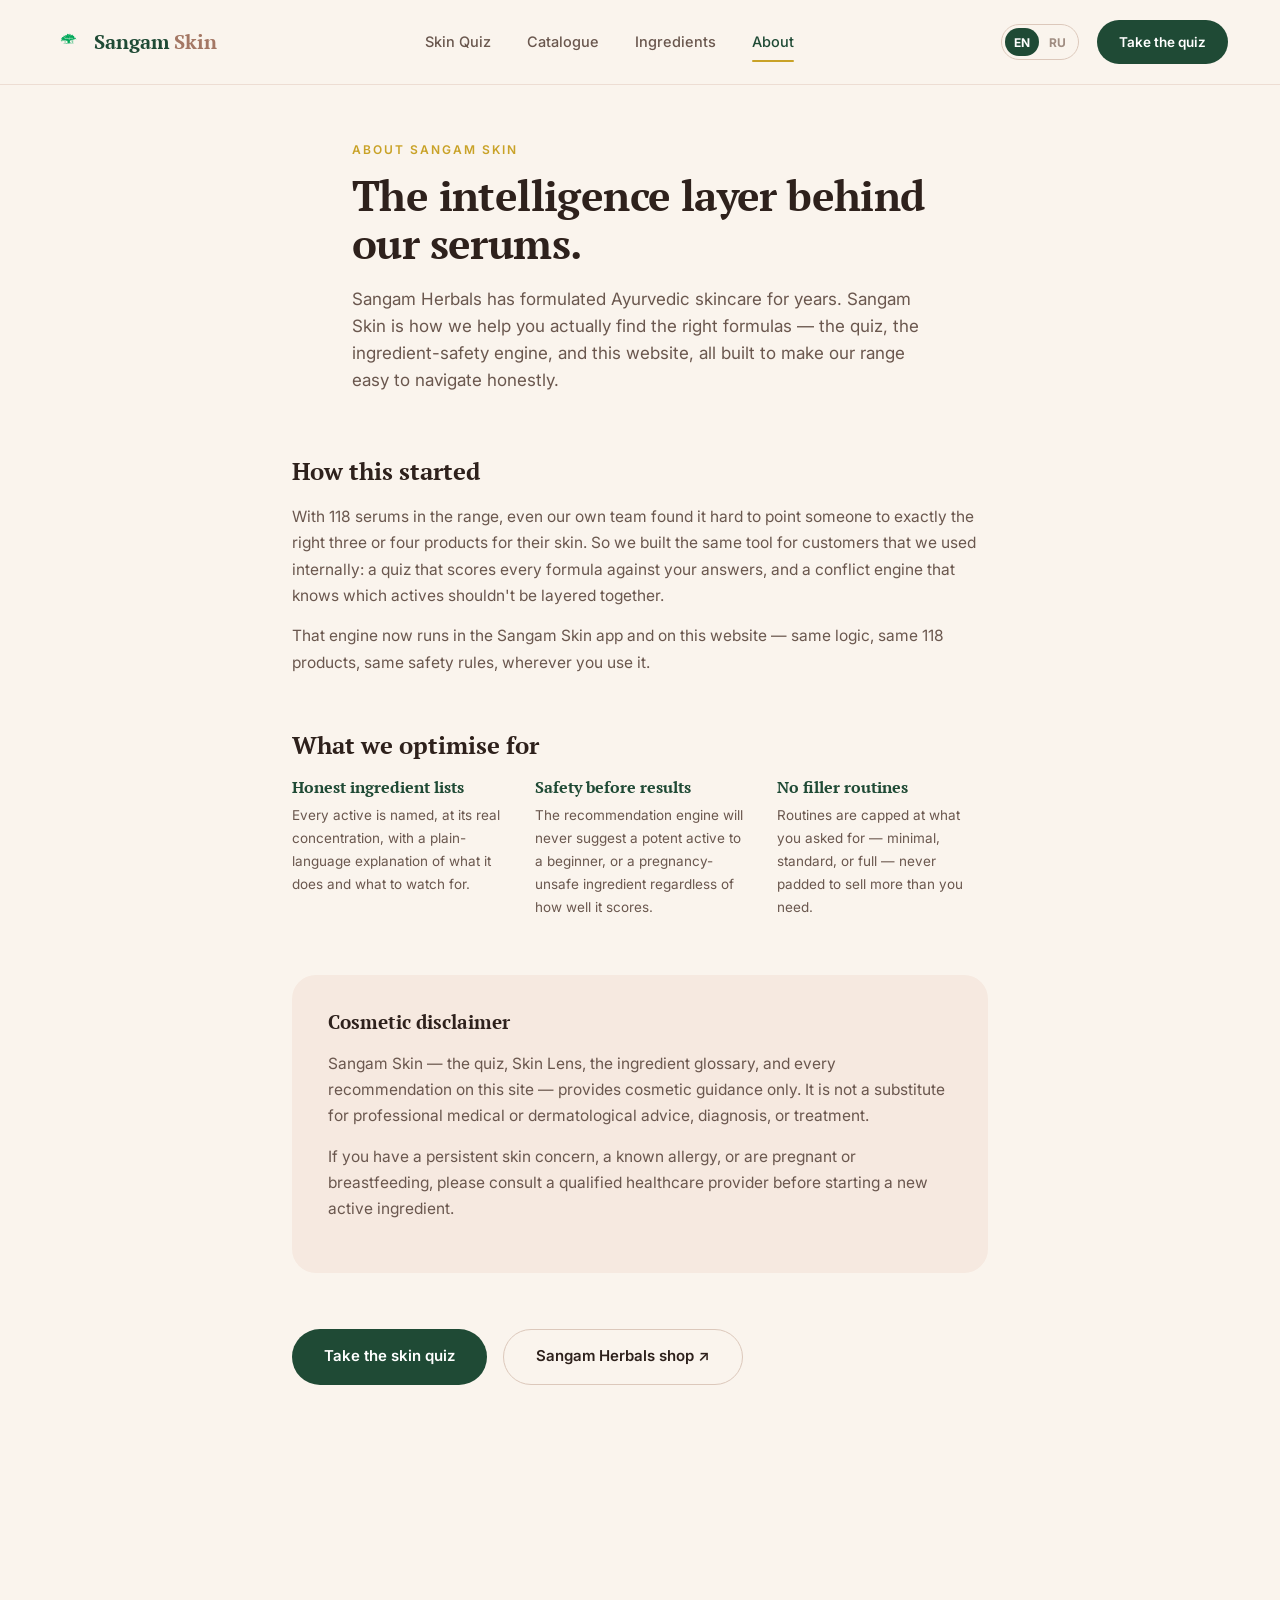
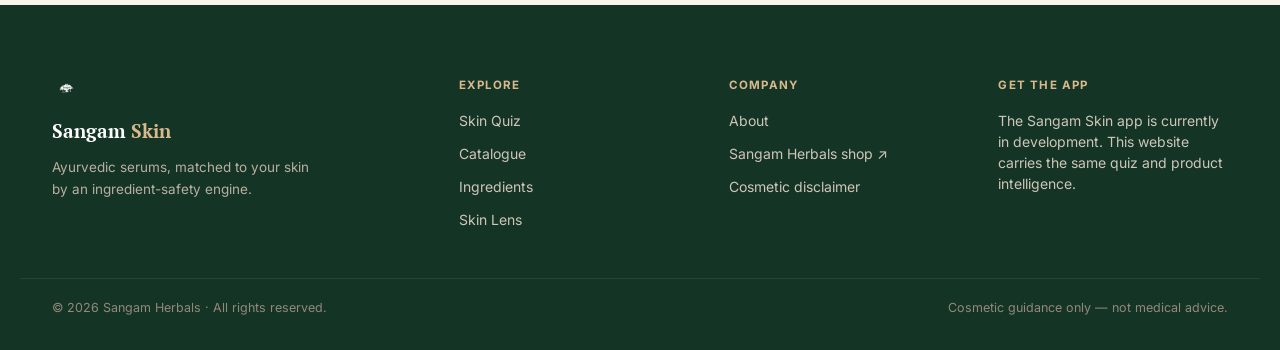
==== about.html @ 828d835b "Sangam Skin website — full in-browser experience, EN + RU A complete companion website for the Sanga" ====
<!DOCTYPE html>
<html lang="en">
<head>
<meta charset="UTF-8" />
<meta name="viewport" content="width=device-width, initial-scale=1.0" />
<title>About — Sangam Skin</title>
<meta name="description" content="About Sangam Skin — the intelligence layer behind Sangam Herbals' 118 Ayurvedic serums." />
<link rel="icon" href="/assets/images/favicon.png" />
<link rel="preconnect" href="https://fonts.googleapis.com">
<link rel="preconnect" href="https://fonts.gstatic.com" crossorigin>
<link href="https://fonts.googleapis.com/css2?family=PT+Serif:ital,wght@0,400;0,700;1,400&family=Inter:wght@400;500;600;700&display=swap" rel="stylesheet">
<link rel="stylesheet" href="/assets/css/tokens.css" />
<link rel="stylesheet" href="/assets/css/site.css" />
<link rel="stylesheet" href="/assets/css/about.css" />
</head>
<body>

<div id="site-header" data-active="about"></div>

<main class="about">
  <div class="container about__hero reveal in">
    <p class="eyebrow" data-i18n="about_eyebrow"></p>
    <h1 data-i18n="about_title"></h1>
    <p class="about__lede" data-i18n="about_lede"></p>
  </div>

  <div class="container about__body">
    <section class="about__block reveal">
      <h2 data-i18n="about_story_title"></h2>
      <p data-i18n="about_story_p1"></p>
      <p data-i18n="about_story_p2"></p>
    </section>

    <section class="about__block reveal">
      <h2 data-i18n="about_approach_title"></h2>
      <div class="about__grid">
        <div>
          <h3 data-i18n="about_approach_1_title"></h3>
          <p data-i18n="about_approach_1_body"></p>
        </div>
        <div>
          <h3 data-i18n="about_approach_2_title"></h3>
          <p data-i18n="about_approach_2_body"></p>
        </div>
        <div>
          <h3 data-i18n="about_approach_3_title"></h3>
          <p data-i18n="about_approach_3_body"></p>
        </div>
      </div>
    </section>

    <section class="about__block about__disclaimer reveal" id="disclaimer">
      <h2 data-i18n="about_disclaimer_title"></h2>
      <p data-i18n="about_disclaimer_p1"></p>
      <p data-i18n="about_disclaimer_p2"></p>
    </section>

    <section class="about__cta reveal">
      <a class="btn btn--primary" href="/quiz.html" data-i18n="hero_cta_quiz"></a>
      <a class="btn btn--outline" href="https://sangamherbals.com" target="_blank" rel="noopener" data-i18n="footer_main_site"></a>
    </section>
  </div>
</main>

<div id="site-footer"></div>

<script src="/assets/js/i18n.js"></script>
<script src="/assets/js/chrome.js"></script>
<script src="/assets/js/reveal.js"></script>
</body>
</html>
---- assets/css/tokens.css ----
/* Sangam Skin — design tokens. Ported from the app's bloom palette
 * (src/theme/palettes.ts) so the website and the app read as one brand. */
:root {
  /* brand */
  --green: #1F4A35;
  --green-dark: #143526;
  --green-soft: #2D6A4B;
  --sage: #E7EDDF;
  --gold: #C9A227;
  --gold-soft: #EBDFC2;

  /* accent — Mocha Mousse warm mocha-rose */
  --accent: #A47764;
  --accent-dark: #7E564A;
  --accent-soft: #E7C6BA;
  --accent-bg: #F6E9E0;
  --rose: #C99089;

  /* neutrals */
  --bg: #FAF4ED;
  --surface: #FFFFFF;
  --cream: #F6E9E0;
  --ink: #2E211C;
  --ink-soft: #6A574E;
  --ink-faint: #A08D82;
  --line: #EDDDD3;
  --line-mid: #DCC8BB;

  /* semantic */
  --ok: #7D9270;
  --warn: #B7791F;
  --danger: #B4574E;
  --ok-bg: #EDF2E8;

  /* AM/PM */
  --am: #C99B4A;
  --am-bg: #FBF3E4;
  --pm: #A98F9D;
  --pm-bg: #F3E8E6;

  /* type */
  --font-serif: 'PT Serif', Georgia, serif;
  --font-sans: 'Inter', -apple-system, BlinkMacSystemFont, sans-serif;

  /* layout */
  --max-width: 1240px;
  --radius-sm: 10px;
  --radius-md: 16px;
  --radius-lg: 24px;
  --radius-full: 999px;
  --shadow-card: 0 8px 32px rgba(31, 74, 53, 0.06);
  --shadow-raised: 0 16px 48px rgba(31, 74, 53, 0.10);

  color-scheme: light;
}

* { box-sizing: border-box; }
html { scroll-behavior: smooth; }
body {
  margin: 0;
  background: var(--bg);
  color: var(--ink);
  font-family: var(--font-sans);
  font-size: 16px;
  line-height: 1.5;
  -webkit-font-smoothing: antialiased;
}
h1, h2, h3, h4 { font-family: var(--font-serif); font-weight: 700; margin: 0; line-height: 1.15; }
p { margin: 0; }
a { color: inherit; text-decoration: none; }
img { max-width: 100%; display: block; }
button { font-family: inherit; cursor: pointer; }
ul { margin: 0; padding: 0; list-style: none; }

.container {
  max-width: var(--max-width);
  margin: 0 auto;
  padding: 0 32px;
}

.eyebrow {
  font-family: var(--font-sans);
  font-weight: 600;
  font-size: 12px;
  letter-spacing: 2px;
  text-transform: uppercase;
  color: var(--gold);
}

.btn {
  display: inline-flex;
  align-items: center;
  justify-content: center;
  gap: 8px;
  height: 56px;
  padding: 0 32px;
  border-radius: var(--radius-full);
  font-family: var(--font-sans);
  font-weight: 600;
  font-size: 15px;
  border: none;
  transition: transform 0.15s ease, box-shadow 0.15s ease, background 0.15s ease;
}
.btn:hover { transform: translateY(-1px); }
.btn:active { transform: translateY(0); }
.btn--primary { background: var(--green); color: #fff; }
.btn--primary:hover { background: var(--green-dark); box-shadow: var(--shadow-raised); }
.btn--outline { background: transparent; color: var(--ink); border: 1.5px solid var(--line-mid); }
.btn--outline:hover { border-color: var(--green); }
.btn--accent { background: var(--accent); color: #fff; }
.btn--accent:hover { background: var(--accent-dark); box-shadow: var(--shadow-raised); }
.btn--sm { height: 44px; padding: 0 22px; font-size: 13.5px; }

.chip {
  display: inline-flex;
  align-items: center;
  height: 38px;
  padding: 0 18px;
  border-radius: var(--radius-full);
  border: 1px solid var(--line);
  background: var(--surface);
  font-size: 13.5px;
  font-weight: 500;
  color: var(--ink);
  transition: background 0.15s ease, border-color 0.15s ease, color 0.15s ease;
  white-space: nowrap;
}
.chip:hover { border-color: var(--line-mid); }
.chip.is-active { background: var(--green); border-color: var(--green); color: #fff; }

.card {
  background: var(--surface);
  border: 1px solid var(--line);
  border-radius: var(--radius-lg);
  box-shadow: var(--shadow-card);
}

.badge {
  display: inline-flex;
  align-items: center;
  height: 24px;
  padding: 0 10px;
  border-radius: var(--radius-full);
  font-size: 10.5px;
  font-weight: 700;
  letter-spacing: 0.6px;
  text-transform: uppercase;
}
.badge--am { background: var(--am-bg); color: var(--am); }
.badge--pm { background: var(--pm-bg); color: var(--pm); }
.badge--ok { background: var(--ok-bg); color: var(--ok); }

.visually-hidden {
  position: absolute; width: 1px; height: 1px; padding: 0; margin: -1px;
  overflow: hidden; clip: rect(0,0,0,0); white-space: nowrap; border: 0;
}

/* gradient monogram tile (packaging-free product visual — matches the app) */
.tile {
  border-radius: var(--radius-md);
  display: flex;
  align-items: center;
  justify-content: center;
  position: relative;
  overflow: hidden;
  font-family: var(--font-serif);
  font-weight: 700;
  color: #fff;
  flex-shrink: 0;
}
.tile--skin { background: linear-gradient(135deg, #DFE9DF, #F7F4EC); color: var(--green); }
.tile--hair { background: linear-gradient(135deg, #1F4A35, #557E63); color: #F3EFE7; }
.tile--lips { background: linear-gradient(135deg, #E9CFC2, #F8EDE6); color: #8C4A38; }
.tile--lash { background: linear-gradient(135deg, #243B30, #3D5647); color: #E9DDBE; }

@media (max-width: 860px) {
  .container { padding: 0 20px; }
}
---- assets/css/site.css ----
/* Sangam Skin — site chrome (header/footer) + shared page patterns. */

/* ---------- header ---------- */
.header {
  position: sticky; top: 0; z-index: 50;
  background: rgba(250, 244, 237, 0.88);
  backdrop-filter: blur(10px) saturate(1.2);
  border-bottom: 1px solid var(--line);
}
.header__inner {
  display: flex; align-items: center; justify-content: space-between;
  height: 84px; gap: 32px;
}
.header__brand {
  display: flex; align-items: center; gap: 10px;
  font-family: var(--font-serif); font-weight: 700; font-size: 20px; color: var(--green);
  flex-shrink: 0;
}
.header__brand em { font-style: normal; color: var(--accent); }
.header__nav { display: flex; align-items: center; gap: 36px; flex: 1; justify-content: center; }
.nav__link {
  font-size: 14.5px; font-weight: 500; color: var(--ink-soft);
  position: relative; padding: 6px 0; transition: color 0.15s ease;
}
.nav__link:hover, .nav__link.is-active { color: var(--green); }
.nav__link.is-active::after {
  content: ''; position: absolute; left: 0; right: 0; bottom: -3px; height: 2px;
  background: var(--gold); border-radius: 2px;
}
.header__actions { display: flex; align-items: center; gap: 18px; flex-shrink: 0; }
.lang-switch { display: flex; border: 1px solid var(--line-mid); border-radius: var(--radius-full); padding: 3px; gap: 2px; }
.lang-switch button {
  border: none; background: transparent; border-radius: var(--radius-full);
  width: 34px; height: 28px; font-size: 12px; font-weight: 700; color: var(--ink-faint);
  letter-spacing: 0.4px;
}
.lang-switch button.is-active { background: var(--green); color: #fff; }
.header__burger { display: none; flex-direction: column; gap: 4px; background: none; border: none; padding: 8px; }
.header__burger span { width: 20px; height: 2px; background: var(--ink); border-radius: 2px; }
.header__mobile-nav { display: none; flex-direction: column; padding: 8px 20px 20px; gap: 4px; }
.header__mobile-nav .nav__link { padding: 12px 0; border-bottom: 1px solid var(--line); font-size: 16px; }
.header__mobile-nav.is-open { display: flex; }

@media (max-width: 980px) {
  .header__nav { display: none; }
  .header__burger { display: flex; }
  .header__actions .btn { display: none; }
}

/* ---------- footer ---------- */
.footer { background: var(--green-dark); color: #EDE7DC; margin-top: 120px; }
.footer__inner {
  display: grid; grid-template-columns: 1.6fr 1fr 1fr 1fr;
  gap: 40px; padding: 72px 32px 48px;
}
.footer__brand { display: flex; flex-direction: column; gap: 12px; }
.footer__brand img { filter: brightness(0) invert(1); opacity: 0.92; }
.footer__brand span { font-family: var(--font-serif); font-weight: 700; font-size: 19px; color: #fff; }
.footer__brand em { font-style: normal; color: #D9B98C; }
.footer__brand p { font-size: 13.5px; color: #B9AFA0; max-width: 260px; line-height: 1.6; }
.footer__col { display: flex; flex-direction: column; gap: 12px; }
.footer__head { font-size: 11.5px; font-weight: 700; letter-spacing: 1.2px; text-transform: uppercase; color: #D9B98C; margin-bottom: 4px; }
.footer__col a, .footer__app-note { font-size: 14px; color: #CFC6B8; }
.footer__col a:hover { color: #fff; }
.footer__legal {
  display: flex; justify-content: space-between; flex-wrap: wrap; gap: 8px;
  padding: 20px 32px 32px; border-top: 1px solid rgba(255,255,255,0.08);
  font-size: 12.5px; color: #93887A;
}
@media (max-width: 860px) {
  .footer__inner { grid-template-columns: 1fr 1fr; }
  .footer__legal { flex-direction: column; }
}

/* ---------- shared page patterns ---------- */
.section { padding: 96px 0; }
.section--tight { padding: 64px 0; }
.section-head { max-width: 640px; margin-bottom: 48px; }
.section-head h2 { font-size: 36px; margin-top: 12px; letter-spacing: -0.5px; }
.section-head p { font-size: 16px; color: var(--ink-soft); margin-top: 14px; line-height: 1.6; }
.section-head--center { margin-left: auto; margin-right: auto; text-align: center; }

.reveal { opacity: 0; transform: translateY(18px); transition: opacity 0.6s ease, transform 0.6s ease; }
.reveal.in { opacity: 1; transform: translateY(0); }

@media (max-width: 640px) {
  .section { padding: 64px 0; }
  .section-head h2 { font-size: 28px; }
}
---- assets/css/about.css ----
/* Sangam Skin — about page. */
.about { padding: 56px 0 100px; }
.about__hero { max-width: 640px; margin-bottom: 64px; }
.about__hero h1 { font-size: 42px; margin-top: 12px; letter-spacing: -0.6px; }
.about__lede { font-size: 17px; color: var(--ink-soft); margin-top: 18px; line-height: 1.6; }

.about__body { max-width: 760px; }
.about__block { margin-bottom: 56px; }
.about__block h2 { font-size: 24px; margin-bottom: 18px; }
.about__block p { font-size: 15.5px; color: var(--ink-soft); line-height: 1.7; margin-bottom: 14px; }

.about__grid { display: grid; grid-template-columns: repeat(3, 1fr); gap: 32px; margin-top: 8px; }
.about__grid h3 { font-size: 16px; color: var(--green); margin-bottom: 8px; }
.about__grid p { font-size: 13.5px; margin-bottom: 0; }

.about__disclaimer {
  background: var(--cream); border-radius: var(--radius-lg); padding: 36px;
  scroll-margin-top: 100px;
}
.about__disclaimer h2 { font-size: 19px; }

.about__cta { display: flex; gap: 16px; flex-wrap: wrap; }

@media (max-width: 760px) {
  .about__hero h1 { font-size: 30px; }
  .about__grid { grid-template-columns: 1fr; gap: 24px; }
}
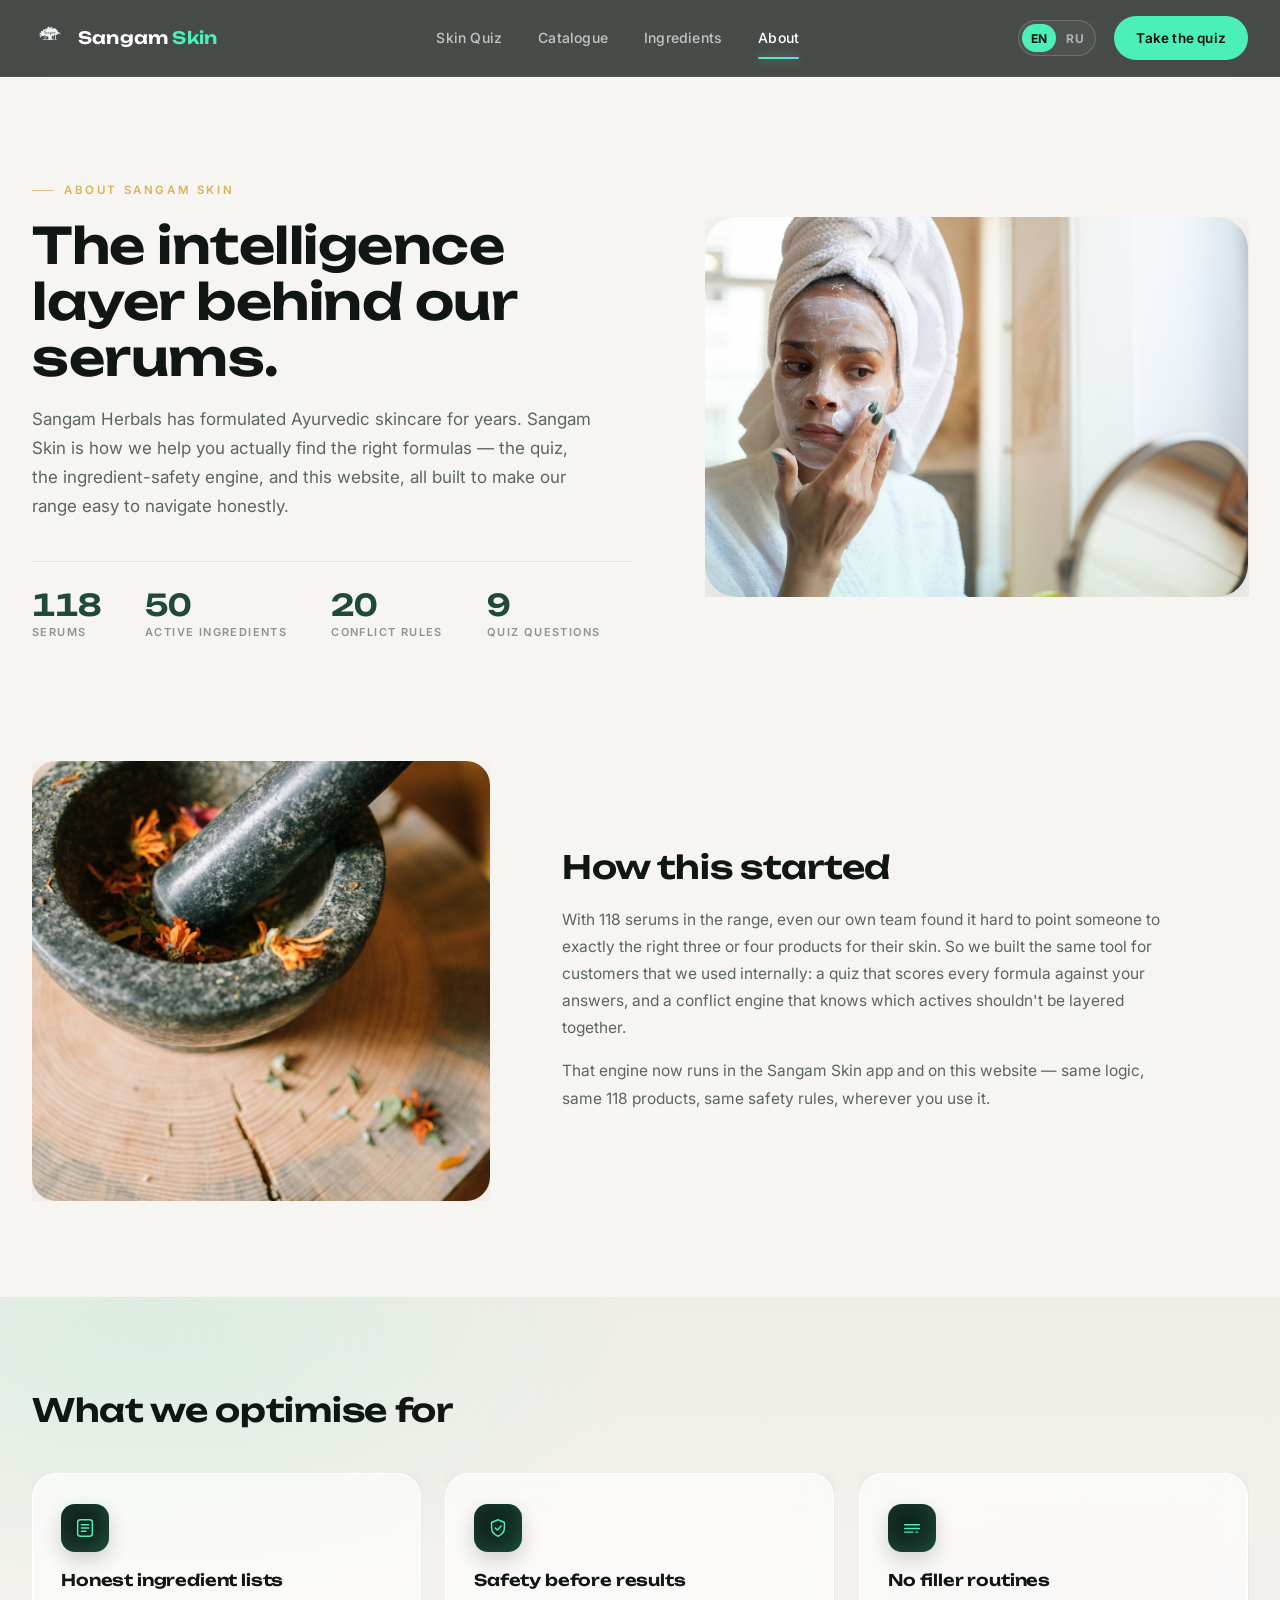
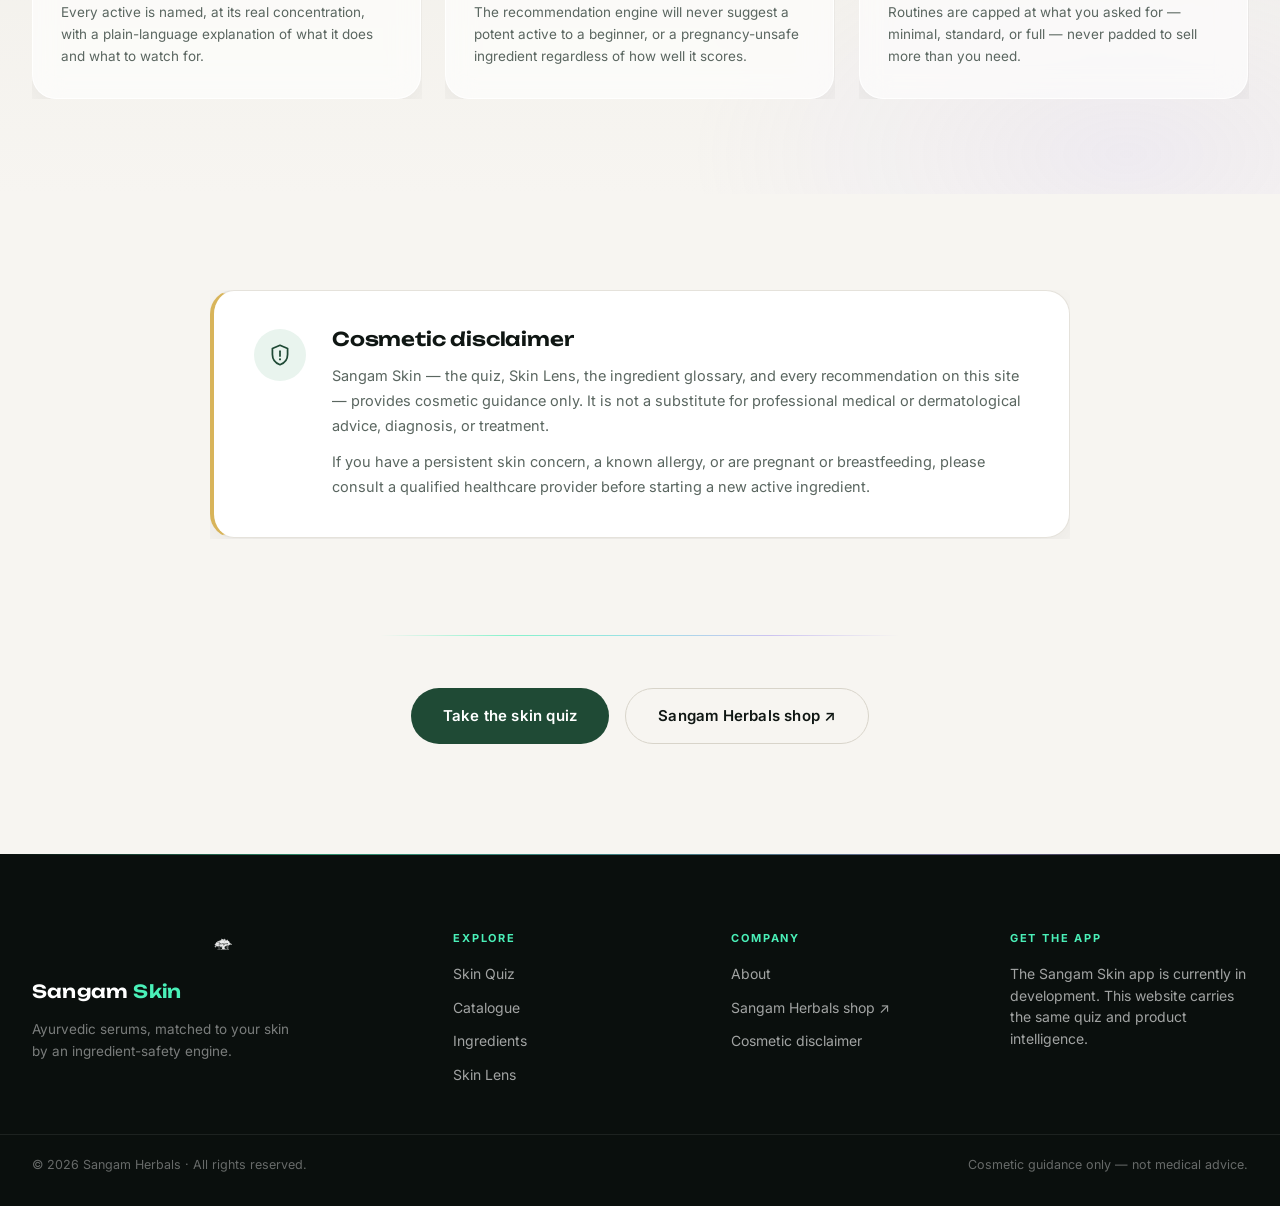
==== commit 4887400e: "Bio-Luxe Futurist redesign — complete visual makeover Full redesign from quiet-editorial to a futuri" ====
--- a/about.html
+++ b/about.html
@@ -8,7 +8,7 @@
 <link rel="icon" href="/assets/images/favicon.png" />
 <link rel="preconnect" href="https://fonts.googleapis.com">
 <link rel="preconnect" href="https://fonts.gstatic.com" crossorigin>
-<link href="https://fonts.googleapis.com/css2?family=PT+Serif:ital,wght@0,400;0,700;1,400&family=Inter:wght@400;500;600;700&display=swap" rel="stylesheet">
+<link href="https://fonts.googleapis.com/css2?family=Unbounded:wght@500;600;700&family=Inter:wght@400;500;600;700&family=PT+Serif:ital@1&display=swap" rel="stylesheet">
 <link rel="stylesheet" href="/assets/css/tokens.css" />
 <link rel="stylesheet" href="/assets/css/site.css" />
 <link rel="stylesheet" href="/assets/css/about.css" />
@@ -17,55 +17,139 @@
 
 <div id="site-header" data-active="about"></div>
 
-<main class="about">
-  <div class="container about__hero reveal in">
-    <p class="eyebrow" data-i18n="about_eyebrow"></p>
-    <h1 data-i18n="about_title"></h1>
-    <p class="about__lede" data-i18n="about_lede"></p>
-  </div>
+<main class="aboutx">
 
-  <div class="container about__body">
-    <section class="about__block reveal">
-      <h2 data-i18n="about_story_title"></h2>
-      <p data-i18n="about_story_p1"></p>
-      <p data-i18n="about_story_p2"></p>
-    </section>
+  <!-- ============ hero — editorial-clinical, light ============ -->
+  <section class="aboutx-hero section--light">
+    <div class="container aboutx-hero__grid">
+      <div class="aboutx-hero__copy">
+        <p class="eyebrow" data-fx="up" data-i18n="about_eyebrow"></p>
+        <h1 data-fx="up" data-fx-delay="80" data-i18n="about_title"></h1>
+        <p class="aboutx-lede" data-fx="up" data-fx-delay="160" data-i18n="about_lede"></p>
+        <div class="aboutx-stats" data-fx="up" data-fx-delay="240">
+          <div class="aboutx-stat">
+            <span class="aboutx-stat__num" data-countup="118">0</span>
+            <span class="aboutx-stat__label" data-i18n="hero_stat_products"></span>
+          </div>
+          <div class="aboutx-stat">
+            <span class="aboutx-stat__num" data-countup="50">0</span>
+            <span class="aboutx-stat__label" data-i18n="hero_stat_actives"></span>
+          </div>
+          <div class="aboutx-stat">
+            <span class="aboutx-stat__num" data-countup="20">0</span>
+            <span class="aboutx-stat__label" data-i18n="about_stat_rules"></span>
+          </div>
+          <div class="aboutx-stat">
+            <span class="aboutx-stat__num" data-countup="9">0</span>
+            <span class="aboutx-stat__label" data-i18n="about_stat_questions"></span>
+          </div>
+        </div>
+      </div>
+      <figure class="aboutx-hero__media" data-fx="scale" data-fx-delay="140">
+        <img src="/assets/images/photos/application.jpg" data-i18n-attr="alt:about_img_alt_hero" alt="" />
+        <span class="aboutx-hero__media-glow" aria-hidden="true"></span>
+      </figure>
+    </div>
+  </section>
 
-    <section class="about__block reveal">
-      <h2 data-i18n="about_approach_title"></h2>
-      <div class="about__grid">
-        <div>
+  <!-- ============ story ============ -->
+  <section class="aboutx-story section--light">
+    <div class="container aboutx-story__grid">
+      <figure class="aboutx-story__media" data-fx="left">
+        <img src="/assets/images/photos/herbs-ayurveda.jpg" loading="lazy" data-i18n-attr="alt:about_img_alt_story" alt="" />
+      </figure>
+      <div class="aboutx-story__copy" data-fx="right" data-fx-delay="100">
+        <h2 data-i18n="about_story_title"></h2>
+        <p data-i18n="about_story_p1"></p>
+        <p data-i18n="about_story_p2"></p>
+      </div>
+    </div>
+  </section>
+
+  <!-- ============ what we optimise for — glass cards, mint icons ============ -->
+  <section class="aboutx-approach">
+    <div class="container">
+      <h2 class="aboutx-approach__title" data-fx="up" data-i18n="about_approach_title"></h2>
+      <div class="aboutx-cards">
+
+        <article class="aboutx-card" data-fx="up" data-fx-delay="0">
+          <span class="aboutx-card__icon" aria-hidden="true">
+            <!-- honest ingredient lists: labelled list -->
+            <svg width="22" height="22" viewBox="0 0 24 24" fill="none">
+              <rect x="4" y="3" width="16" height="18" rx="3" stroke="#4AF0B8" stroke-width="1.6"/>
+              <path d="M8 8.5h8M8 12h8M8 15.5h5" stroke="#4AF0B8" stroke-width="1.6" stroke-linecap="round"/>
+            </svg>
+          </span>
           <h3 data-i18n="about_approach_1_title"></h3>
           <p data-i18n="about_approach_1_body"></p>
-        </div>
-        <div>
+        </article>
+
+        <article class="aboutx-card" data-fx="up" data-fx-delay="110">
+          <span class="aboutx-card__icon" aria-hidden="true">
+            <!-- safety before results: shield + check -->
+            <svg width="22" height="22" viewBox="0 0 24 24" fill="none">
+              <path d="M12 3l7 3v5.5c0 4.4-3 8-7 9.5-4-1.5-7-5.1-7-9.5V6l7-3z" stroke="#4AF0B8" stroke-width="1.6" stroke-linejoin="round"/>
+              <path d="M9 12l2.2 2.2L15.5 9.9" stroke="#4AF0B8" stroke-width="1.6" stroke-linecap="round" stroke-linejoin="round"/>
+            </svg>
+          </span>
           <h3 data-i18n="about_approach_2_title"></h3>
           <p data-i18n="about_approach_2_body"></p>
-        </div>
-        <div>
+        </article>
+
+        <article class="aboutx-card" data-fx="up" data-fx-delay="220">
+          <span class="aboutx-card__icon" aria-hidden="true">
+            <!-- no filler routines: capped layers -->
+            <svg width="22" height="22" viewBox="0 0 24 24" fill="none">
+              <path d="M4 8.5h16M4 12.5h16" stroke="#4AF0B8" stroke-width="1.6" stroke-linecap="round"/>
+              <path d="M4 16.5h9" stroke="#4AF0B8" stroke-width="1.6" stroke-linecap="round"/>
+              <path d="M16.5 16.5h3.5" stroke="#4AF0B8" stroke-width="1.6" stroke-linecap="round" stroke-dasharray="1.5 3"/>
+            </svg>
+          </span>
           <h3 data-i18n="about_approach_3_title"></h3>
           <p data-i18n="about_approach_3_body"></p>
+        </article>
+
+      </div>
+    </div>
+  </section>
+
+  <!-- ============ cosmetic disclaimer — the trust block ============ -->
+  <section class="aboutx-trust section--light">
+    <div class="container">
+      <section class="aboutx-disclaimer" id="disclaimer" data-fx="up">
+        <span class="aboutx-disclaimer__icon" aria-hidden="true">
+          <svg width="26" height="26" viewBox="0 0 24 24" fill="none">
+            <path d="M12 3l7 3v5.5c0 4.4-3 8-7 9.5-4-1.5-7-5.1-7-9.5V6l7-3z" stroke="#1F4A35" stroke-width="1.6" stroke-linejoin="round"/>
+            <path d="M12 8.5v4.5" stroke="#1F4A35" stroke-width="1.6" stroke-linecap="round"/>
+            <circle cx="12" cy="16" r="1" fill="#1F4A35"/>
+          </svg>
+        </span>
+        <div class="aboutx-disclaimer__body">
+          <h2 data-i18n="about_disclaimer_title"></h2>
+          <p data-i18n="about_disclaimer_p1"></p>
+          <p data-i18n="about_disclaimer_p2"></p>
         </div>
+      </section>
+    </div>
+  </section>
+
+  <!-- ============ CTA ============ -->
+  <section class="aboutx-cta section--light">
+    <div class="container aboutx-cta__inner">
+      <hr class="line-iris" aria-hidden="true" />
+      <div class="aboutx-cta__btns" data-fx="up">
+        <a class="btn btn--primary" href="/quiz.html" data-i18n="hero_cta_quiz"></a>
+        <a class="btn btn--outline" href="https://sangamherbals.com" target="_blank" rel="noopener" data-i18n="footer_main_site"></a>
       </div>
-    </section>
+    </div>
+  </section>
 
-    <section class="about__block about__disclaimer reveal" id="disclaimer">
-      <h2 data-i18n="about_disclaimer_title"></h2>
-      <p data-i18n="about_disclaimer_p1"></p>
-      <p data-i18n="about_disclaimer_p2"></p>
-    </section>
-
-    <section class="about__cta reveal">
-      <a class="btn btn--primary" href="/quiz.html" data-i18n="hero_cta_quiz"></a>
-      <a class="btn btn--outline" href="https://sangamherbals.com" target="_blank" rel="noopener" data-i18n="footer_main_site"></a>
-    </section>
-  </div>
 </main>
 
 <div id="site-footer"></div>
 
 <script src="/assets/js/i18n.js"></script>
 <script src="/assets/js/chrome.js"></script>
-<script src="/assets/js/reveal.js"></script>
+<script src="/assets/js/fx.js"></script>
 </body>
 </html>
--- a/assets/css/tokens.css
+++ b/assets/css/tokens.css
@@ -1,140 +1,317 @@
-/* Sangam Skin — design tokens. Ported from the app's bloom palette
- * (src/theme/palettes.ts) so the website and the app read as one brand. */
+/* ============================================================================
+   Sangam Skin — BIO-LUXE FUTURIST design tokens
+   Dark-lab luxury: obsidian sections + luminous mint bio-glow + clinical
+   porcelain light sections. Pages consume these custom props + utilities;
+   motion keyframes for fx.js (SangamFX) live at the bottom of this file.
+   Fonts (pages own their own <link>):
+     Display  'Unbounded' 500/600/700 (has Cyrillic)
+     Body/UI  'Inter' 400/500/600/700
+     Editorial accent 'PT Serif' italic (founder quote only)
+   ========================================================================== */
+
 :root {
-  /* brand */
-  --green: #1F4A35;
-  --green-dark: #143526;
+  /* ---- core palette ---- */
+  --obsidian: #0A0F0D;        /* near-black green — dark section bg */
+  --deep: #0F1B16;            /* dark elevated surface */
+  --glass: rgba(255, 255, 255, 0.06);
+  --glass-border: rgba(255, 255, 255, 0.12);
+  --mint: #4AF0B8;            /* luminous bio-glow accent */
+  --iris-1: #4AF0B8;
+  --iris-2: #6BD5E1;
+  --iris-3: #B5A8F0;
+  --porcelain: #F7F5F1;       /* light section bg — cool, clinical */
+  --paper: #FFFFFF;           /* light cards */
+  --ink: #0F1613;
+  --ink-soft: #5A6660;
+  --green: #1F4A35;           /* brand deep green — light-section CTAs */
+  --champagne: #D8B45A;       /* refined gold, sparing */
+  --line-l: #E5E2DB;          /* hairlines on light */
+  --line-d: rgba(255, 255, 255, 0.1);  /* hairlines on dark */
+
+  /* ---- legacy aliases (old page CSS still reads these during transition;
+          remapped into the new palette so nothing renders broken) ---- */
+  --green-dark: #0F2A1E;
   --green-soft: #2D6A4B;
-  --sage: #E7EDDF;
-  --gold: #C9A227;
-  --gold-soft: #EBDFC2;
-
-  /* accent — Mocha Mousse warm mocha-rose */
-  --accent: #A47764;
-  --accent-dark: #7E564A;
-  --accent-soft: #E7C6BA;
-  --accent-bg: #F6E9E0;
-  --rose: #C99089;
-
-  /* neutrals */
-  --bg: #FAF4ED;
-  --surface: #FFFFFF;
-  --cream: #F6E9E0;
-  --ink: #2E211C;
-  --ink-soft: #6A574E;
-  --ink-faint: #A08D82;
-  --line: #EDDDD3;
-  --line-mid: #DCC8BB;
-
-  /* semantic */
-  --ok: #7D9270;
+  --sage: #E7F0E9;
+  --gold: var(--champagne);
+  --gold-soft: #EFE4C6;
+  --accent: var(--green);
+  --accent-dark: #143627;
+  --accent-soft: #BFE8D6;
+  --accent-bg: #E9F4EE;
+  --rose: var(--iris-3);
+  --bg: var(--porcelain);
+  --surface: var(--paper);
+  --cream: #F1EEE7;
+  --ink-faint: #8B958F;
+  --line: var(--line-l);
+  --line-mid: #D8D4CA;
+
+  /* ---- semantic ---- */
+  --ok: #1E8A5C;
   --warn: #B7791F;
-  --danger: #B4574E;
-  --ok-bg: #EDF2E8;
-
-  /* AM/PM */
-  --am: #C99B4A;
-  --am-bg: #FBF3E4;
-  --pm: #A98F9D;
-  --pm-bg: #F3E8E6;
-
-  /* type */
-  --font-serif: 'PT Serif', Georgia, serif;
+  --danger: #C05248;
+  --ok-bg: #E4F5EC;
+
+  /* ---- AM/PM (cooled to the clinical palette) ---- */
+  --am: #B9892E;
+  --am-bg: #F7EFDC;
+  --pm: #7C6FB0;
+  --pm-bg: #EEEBF7;
+
+  /* ---- type ---- */
+  --font-display: 'Unbounded', 'Inter', -apple-system, BlinkMacSystemFont, sans-serif;
   --font-sans: 'Inter', -apple-system, BlinkMacSystemFont, sans-serif;
-
-  /* layout */
-  --max-width: 1240px;
+  --font-serif: 'PT Serif', Georgia, serif;   /* founder quote / legacy */
+
+  /* ---- layout ---- */
+  --max-width: 1280px;
   --radius-sm: 10px;
   --radius-md: 16px;
   --radius-lg: 24px;
+  --radius-xl: 32px;
   --radius-full: 999px;
-  --shadow-card: 0 8px 32px rgba(31, 74, 53, 0.06);
-  --shadow-raised: 0 16px 48px rgba(31, 74, 53, 0.10);
+
+  /* ---- shadows ---- */
+  --shadow-card: 0 10px 40px rgba(10, 15, 13, 0.07);
+  --shadow-raised: 0 24px 64px rgba(10, 15, 13, 0.13);
+  --shadow-glow: 0 0 32px rgba(74, 240, 184, 0.35);
+  --shadow-glow-strong: 0 8px 44px rgba(74, 240, 184, 0.5);
+
+  /* ---- motion ---- */
+  --ease-out: cubic-bezier(0.16, 1, 0.3, 1);
 
   color-scheme: light;
 }
 
+/* ============================ base ============================ */
 * { box-sizing: border-box; }
 html { scroll-behavior: smooth; }
 body {
   margin: 0;
-  background: var(--bg);
+  background: var(--porcelain);
   color: var(--ink);
   font-family: var(--font-sans);
   font-size: 16px;
-  line-height: 1.5;
+  line-height: 1.55;
   -webkit-font-smoothing: antialiased;
-}
-h1, h2, h3, h4 { font-family: var(--font-serif); font-weight: 700; margin: 0; line-height: 1.15; }
+  text-rendering: optimizeLegibility;
+}
+h1, h2, h3, h4 {
+  font-family: var(--font-display);
+  font-weight: 600;
+  margin: 0;
+  line-height: 1.12;
+  letter-spacing: -0.01em;
+}
 p { margin: 0; }
 a { color: inherit; text-decoration: none; }
 img { max-width: 100%; display: block; }
 button { font-family: inherit; cursor: pointer; }
 ul { margin: 0; padding: 0; list-style: none; }
 
+::selection { background: var(--mint); color: var(--obsidian); }
+:focus-visible { outline: 2px solid var(--green); outline-offset: 3px; border-radius: 4px; }
+.section--dark :focus-visible,
+.theme-dark :focus-visible,
+.header :focus-visible,
+.footer :focus-visible { outline-color: var(--mint); }
+
 .container {
   max-width: var(--max-width);
   margin: 0 auto;
   padding: 0 32px;
 }
 
+/* ============================ section modes ============================ */
+/* Dark lab sections vs porcelain clinical sections. Pages combine these with
+   .section (padding rhythm lives in site.css). */
+.section--dark {
+  position: relative;
+  background: var(--obsidian);
+  color: rgba(255, 255, 255, 0.92);
+}
+.section--dark h1, .section--dark h2, .section--dark h3, .section--dark h4 { color: #fff; }
+.section--light {
+  position: relative;
+  background: var(--porcelain);
+  color: var(--ink);
+}
+
+/* ============================ utilities ============================ */
+/* Glass card — for use over dark/aurora backgrounds */
+.glass {
+  background: var(--glass);
+  border: 1px solid var(--glass-border);
+  -webkit-backdrop-filter: blur(14px) saturate(1.25);
+  backdrop-filter: blur(14px) saturate(1.25);
+  border-radius: var(--radius-lg);
+}
+
+/* Iridescent text gradient */
+.text-iris {
+  background: linear-gradient(100deg, var(--iris-1) 0%, var(--iris-2) 48%, var(--iris-3) 100%);
+  -webkit-background-clip: text;
+  background-clip: text;
+  -webkit-text-fill-color: transparent;
+  color: transparent;
+}
+
+/* Iridescent hairline (accent rules, dividers) */
+.line-iris {
+  height: 1px;
+  border: none;
+  background: linear-gradient(90deg, transparent, var(--iris-1), var(--iris-2), var(--iris-3), transparent);
+  opacity: 0.65;
+}
+
 .eyebrow {
+  display: inline-flex;
+  align-items: center;
+  gap: 10px;
   font-family: var(--font-sans);
   font-weight: 600;
-  font-size: 12px;
-  letter-spacing: 2px;
+  font-size: 11.5px;
+  letter-spacing: 2.6px;
   text-transform: uppercase;
-  color: var(--gold);
-}
-
+  color: var(--champagne);
+}
+.eyebrow::before {
+  content: '';
+  width: 22px;
+  height: 1px;
+  background: currentColor;
+  flex-shrink: 0;
+  opacity: 0.8;
+}
+.section--dark .eyebrow,
+.theme-dark .eyebrow { color: var(--mint); }
+
+/* ============================ buttons ============================ */
 .btn {
   display: inline-flex;
   align-items: center;
   justify-content: center;
-  gap: 8px;
+  gap: 10px;
   height: 56px;
   padding: 0 32px;
   border-radius: var(--radius-full);
   font-family: var(--font-sans);
   font-weight: 600;
   font-size: 15px;
+  letter-spacing: 0.2px;
   border: none;
-  transition: transform 0.15s ease, box-shadow 0.15s ease, background 0.15s ease;
-}
-.btn:hover { transform: translateY(-1px); }
-.btn:active { transform: translateY(0); }
+  white-space: nowrap;
+  transition:
+    transform 0.45s var(--ease-out),
+    box-shadow 0.45s var(--ease-out),
+    background 0.25s ease,
+    border-color 0.25s ease,
+    color 0.25s ease;
+}
+.btn:hover { transform: translateY(-2px); }
+.btn:active { transform: translateY(0) scale(0.98); }
+
+/* primary — solid brand green on light sections … */
 .btn--primary { background: var(--green); color: #fff; }
-.btn--primary:hover { background: var(--green-dark); box-shadow: var(--shadow-raised); }
-.btn--outline { background: transparent; color: var(--ink); border: 1.5px solid var(--line-mid); }
-.btn--outline:hover { border-color: var(--green); }
-.btn--accent { background: var(--accent); color: #fff; }
-.btn--accent:hover { background: var(--accent-dark); box-shadow: var(--shadow-raised); }
+.btn--primary:hover { background: #27593F; box-shadow: var(--shadow-raised); }
+/* …and luminous mint on dark contexts (add .fx-glow-pulse for the pulse) */
+.section--dark .btn--primary,
+.theme-dark .btn--primary,
+.header .btn--primary,
+.footer .btn--primary,
+.btn--primary.btn--on-dark {
+  background: var(--mint);
+  color: var(--obsidian);
+}
+.section--dark .btn--primary:hover,
+.theme-dark .btn--primary:hover,
+.header .btn--primary:hover,
+.footer .btn--primary:hover,
+.btn--primary.btn--on-dark:hover {
+  background: #63F5C5;
+  box-shadow: var(--shadow-glow-strong);
+}
+
+/* accent — iridescent bio-gradient, reads on light AND dark */
+.btn--accent {
+  background: linear-gradient(115deg, var(--iris-1), var(--iris-2) 60%, var(--iris-3) 130%);
+  color: var(--obsidian);
+}
+.btn--accent:hover { box-shadow: var(--shadow-glow); }
+
+/* outline / ghost */
+.btn--outline { background: transparent; color: var(--ink); border: 1px solid var(--line-mid); }
+.btn--outline:hover { border-color: var(--green); color: var(--green); }
+.section--dark .btn--outline,
+.theme-dark .btn--outline,
+.header .btn--outline,
+.footer .btn--outline {
+  color: #fff;
+  border-color: rgba(255, 255, 255, 0.28);
+}
+.section--dark .btn--outline:hover,
+.theme-dark .btn--outline:hover,
+.header .btn--outline:hover,
+.footer .btn--outline:hover {
+  border-color: var(--mint);
+  color: var(--mint);
+}
+.btn--ghost { background: transparent; color: inherit; padding: 0 12px; }
+.btn--ghost:hover { color: var(--green); transform: none; }
+.section--dark .btn--ghost:hover,
+.theme-dark .btn--ghost:hover { color: var(--mint); }
+
 .btn--sm { height: 44px; padding: 0 22px; font-size: 13.5px; }
 
+/* ============================ chips ============================ */
 .chip {
   display: inline-flex;
   align-items: center;
   height: 38px;
   padding: 0 18px;
   border-radius: var(--radius-full);
-  border: 1px solid var(--line);
-  background: var(--surface);
+  border: 1px solid var(--line-l);
+  background: var(--paper);
   font-size: 13.5px;
   font-weight: 500;
   color: var(--ink);
-  transition: background 0.15s ease, border-color 0.15s ease, color 0.15s ease;
+  transition: background 0.2s ease, border-color 0.2s ease, color 0.2s ease, box-shadow 0.2s ease;
   white-space: nowrap;
 }
-.chip:hover { border-color: var(--line-mid); }
+.chip:hover { border-color: var(--green); }
 .chip.is-active { background: var(--green); border-color: var(--green); color: #fff; }
-
+.section--dark .chip,
+.theme-dark .chip {
+  background: var(--glass);
+  border-color: var(--glass-border);
+  color: rgba(255, 255, 255, 0.82);
+}
+.section--dark .chip:hover,
+.theme-dark .chip:hover { border-color: rgba(74, 240, 184, 0.55); }
+.section--dark .chip.is-active,
+.theme-dark .chip.is-active {
+  background: var(--mint);
+  border-color: var(--mint);
+  color: var(--obsidian);
+  box-shadow: 0 0 18px rgba(74, 240, 184, 0.35);
+}
+
+/* ============================ cards ============================ */
 .card {
-  background: var(--surface);
-  border: 1px solid var(--line);
+  background: var(--paper);
+  border: 1px solid var(--line-l);
   border-radius: var(--radius-lg);
   box-shadow: var(--shadow-card);
 }
-
+.section--dark .card,
+.theme-dark .card {
+  background: var(--deep);
+  border-color: var(--line-d);
+  box-shadow: 0 20px 60px rgba(0, 0, 0, 0.45);
+}
+
+/* ============================ badges ============================ */
 .badge {
   display: inline-flex;
   align-items: center;
@@ -143,19 +320,22 @@
   border-radius: var(--radius-full);
   font-size: 10.5px;
   font-weight: 700;
-  letter-spacing: 0.6px;
+  letter-spacing: 0.8px;
   text-transform: uppercase;
 }
 .badge--am { background: var(--am-bg); color: var(--am); }
 .badge--pm { background: var(--pm-bg); color: var(--pm); }
 .badge--ok { background: var(--ok-bg); color: var(--ok); }
+.section--dark .badge--am, .theme-dark .badge--am { background: rgba(216, 180, 90, 0.14); color: #E9CE8E; }
+.section--dark .badge--pm, .theme-dark .badge--pm { background: rgba(181, 168, 240, 0.14); color: #C9BEF5; }
+.section--dark .badge--ok, .theme-dark .badge--ok { background: rgba(74, 240, 184, 0.12); color: var(--mint); }
 
 .visually-hidden {
   position: absolute; width: 1px; height: 1px; padding: 0; margin: -1px;
-  overflow: hidden; clip: rect(0,0,0,0); white-space: nowrap; border: 0;
-}
-
-/* gradient monogram tile (packaging-free product visual — matches the app) */
+  overflow: hidden; clip: rect(0, 0, 0, 0); white-space: nowrap; border: 0;
+}
+
+/* ============ gradient monogram tiles (packaging-free product visuals) ============ */
 .tile {
   border-radius: var(--radius-md);
   display: flex;
@@ -163,15 +343,197 @@
   justify-content: center;
   position: relative;
   overflow: hidden;
-  font-family: var(--font-serif);
-  font-weight: 700;
+  font-family: var(--font-display);
+  font-weight: 600;
   color: #fff;
   flex-shrink: 0;
 }
-.tile--skin { background: linear-gradient(135deg, #DFE9DF, #F7F4EC); color: var(--green); }
-.tile--hair { background: linear-gradient(135deg, #1F4A35, #557E63); color: #F3EFE7; }
-.tile--lips { background: linear-gradient(135deg, #E9CFC2, #F8EDE6); color: #8C4A38; }
-.tile--lash { background: linear-gradient(135deg, #243B30, #3D5647); color: #E9DDBE; }
+.tile--skin { background: linear-gradient(135deg, #DBEAE1, #F4F7F3); color: var(--green); }
+.tile--hair { background: linear-gradient(135deg, #0F1B16, #2C5943); color: #CFF3E2; }
+.tile--lips { background: linear-gradient(135deg, #C7BCF3, #EFECFB); color: #4E4390; }
+.tile--lash { background: linear-gradient(135deg, #0A0F0D, #1F4A35); color: #9BEFD0; }
+
+/* ===========================================================================
+   MOTION GRAMMAR — consumed declaratively; fx.js (SangamFX) drives the JS
+   side. fx.js adds .sangam-fx to <html> on load, so nothing is ever hidden
+   when JS is absent.
+   ========================================================================== */
+
+/* ---- [data-fx] scroll reveals ---- */
+.sangam-fx [data-fx] {
+  opacity: 0;
+  transition:
+    opacity 0.7s var(--ease-out),
+    transform 0.7s var(--ease-out),
+    clip-path 0.7s var(--ease-out);
+  will-change: opacity, transform;
+}
+.sangam-fx [data-fx="up"]    { transform: translateY(28px); }
+.sangam-fx [data-fx="left"]  { transform: translateX(-36px); }
+.sangam-fx [data-fx="right"] { transform: translateX(36px); }
+.sangam-fx [data-fx="scale"] { transform: scale(0.92); }
+.sangam-fx [data-fx="clip"]  { transform: translateY(14px); clip-path: inset(0 0 100% 0); }
+.sangam-fx [data-fx].fx-in {
+  opacity: 1;
+  transform: none;
+  clip-path: inset(0 0 0 0);
+}
+
+/* ---- [data-tilt] sheen (JS drives --sheen-x/--sheen-y/--sheen-o) ---- */
+[data-tilt] {
+  position: relative;
+  transform-style: preserve-3d;
+}
+[data-tilt]::after {
+  content: '';
+  position: absolute;
+  inset: 0;
+  z-index: 2;
+  pointer-events: none;
+  border-radius: inherit;
+  background: radial-gradient(
+    420px circle at var(--sheen-x, 50%) var(--sheen-y, 50%),
+    rgba(255, 255, 255, 0.16),
+    rgba(255, 255, 255, 0.04) 42%,
+    transparent 64%
+  );
+  opacity: var(--sheen-o, 0);
+  transition: opacity 0.5s ease;
+}
+.fx-tilt-off::after { display: none; }
+
+/* ---- marquee (fx.js duplicates the track content for a seamless loop and
+        adds --run; without JS the single copy just sits still) ---- */
+.fx-marquee {
+  overflow: hidden;
+  position: relative;
+  -webkit-mask-image: linear-gradient(90deg, transparent, #000 8%, #000 92%, transparent);
+  mask-image: linear-gradient(90deg, transparent, #000 8%, #000 92%, transparent);
+}
+.fx-marquee__track {
+  display: flex;
+  align-items: center;
+  gap: 48px;
+  width: max-content;
+}
+.fx-marquee__seq {
+  display: flex;
+  align-items: center;
+  flex-shrink: 0;
+}
+.fx-marquee__track--run {
+  animation: fx-marquee var(--marquee-dur, 40s) linear infinite;
+}
+.fx-marquee:hover .fx-marquee__track--run { animation-play-state: paused; }
+@keyframes fx-marquee {
+  from { transform: translateX(0); }
+  to   { transform: translateX(-50%); }
+}
+
+/* ---- aurora — CSS-only drifting bio-glow (3 blurred blobs) ---- */
+.fx-aurora {
+  position: absolute;
+  inset: 0;
+  overflow: hidden;
+  pointer-events: none;
+  z-index: 0;
+  filter: blur(64px) saturate(1.2);
+  opacity: 0.55;
+  background: radial-gradient(
+    clamp(280px, 38vw, 620px) clamp(220px, 30vw, 480px) at 70% 20%,
+    rgba(107, 213, 225, 0.22),
+    transparent 70%
+  );
+  animation: fx-aurora-c 18s ease-in-out infinite alternate;
+}
+.fx-aurora::before,
+.fx-aurora::after {
+  content: '';
+  position: absolute;
+  width: clamp(320px, 46vw, 720px);
+  height: clamp(320px, 46vw, 720px);
+  border-radius: 50%;
+}
+.fx-aurora::before {
+  left: -12%;
+  top: -18%;
+  background: radial-gradient(circle, rgba(74, 240, 184, 0.26), transparent 68%);
+  animation: fx-aurora-a 22s ease-in-out infinite alternate;
+}
+.fx-aurora::after {
+  right: -14%;
+  bottom: -24%;
+  background: radial-gradient(circle, rgba(181, 168, 240, 0.22), transparent 68%);
+  animation: fx-aurora-b 26s ease-in-out infinite alternate;
+}
+@keyframes fx-aurora-a {
+  from { transform: translate3d(0, 0, 0) scale(1); }
+  to   { transform: translate3d(18%, 14%, 0) scale(1.18); }
+}
+@keyframes fx-aurora-b {
+  from { transform: translate3d(0, 0, 0) scale(1.1); }
+  to   { transform: translate3d(-16%, -12%, 0) scale(0.94); }
+}
+@keyframes fx-aurora-c {
+  from { background-position: 0% 0%; }
+  to   { background-position: -22% 30%; }
+}
+
+/* ---- mint glow pulse for primary dark CTAs ---- */
+.fx-glow-pulse { animation: fx-glow 2.8s ease-in-out infinite; }
+@keyframes fx-glow {
+  0%, 100% { box-shadow: 0 0 0 0 rgba(74, 240, 184, 0), 0 0 22px rgba(74, 240, 184, 0.28); }
+  50%      { box-shadow: 0 0 0 6px rgba(74, 240, 184, 0.07), 0 0 44px rgba(74, 240, 184, 0.5); }
+}
+
+/* ---- periodic sheen sweep (decorative highlight for cards/CTAs) ---- */
+.fx-sheen { position: relative; overflow: hidden; }
+.fx-sheen::before {
+  content: '';
+  position: absolute;
+  top: 0;
+  bottom: 0;
+  left: -60%;
+  width: 55%;
+  background: linear-gradient(100deg, transparent, rgba(255, 255, 255, 0.16), transparent);
+  transform: translateX(-120%) skewX(-18deg);
+  animation: fx-sheen-sweep 5.5s ease-in-out infinite;
+  pointer-events: none;
+}
+@keyframes fx-sheen-sweep {
+  0%, 55% { transform: translateX(-120%) skewX(-18deg); }
+  100%    { transform: translateX(420%) skewX(-18deg); }
+}
+
+/* ============================ reduced motion ============================ */
+@media (prefers-reduced-motion: reduce) {
+  html { scroll-behavior: auto; }
+  *, *::before, *::after {
+    animation-duration: 0.01ms !important;
+    animation-iteration-count: 1 !important;
+    transition-duration: 0.01ms !important;
+  }
+  .sangam-fx [data-fx], [data-fx] {
+    opacity: 1 !important;
+    transform: none !important;
+    clip-path: none !important;
+  }
+  .reveal { opacity: 1 !important; transform: none !important; }
+  .fx-marquee {
+    -webkit-mask-image: none;
+    mask-image: none;
+  }
+  .fx-marquee__track,
+  .fx-marquee__track--run {
+    animation: none !important;
+    width: auto;
+    flex-wrap: wrap;
+  }
+  .fx-aurora, .fx-aurora::before, .fx-aurora::after { animation: none !important; }
+  .fx-glow-pulse { animation: none !important; box-shadow: 0 0 22px rgba(74, 240, 184, 0.28); }
+  .fx-sheen::before { display: none; }
+  [data-tilt]::after { display: none; }
+}
 
 @media (max-width: 860px) {
   .container { padding: 0 20px; }
--- a/assets/css/site.css
+++ b/assets/css/site.css
@@ -1,44 +1,76 @@
-/* Sangam Skin — site chrome (header/footer) + shared page patterns. */
+/* Sangam Skin — site chrome (header/footer) + shared page patterns.
+   BIO-LUXE FUTURIST: dark-glass sticky header that reads over both obsidian
+   heroes and porcelain sections; obsidian footer with mint accents. */
 
 /* ---------- header ---------- */
 .header {
   position: sticky; top: 0; z-index: 50;
-  background: rgba(250, 244, 237, 0.88);
-  backdrop-filter: blur(10px) saturate(1.2);
-  border-bottom: 1px solid var(--line);
+  background: rgba(10, 15, 13, 0.74);
+  -webkit-backdrop-filter: blur(18px) saturate(1.35);
+  backdrop-filter: blur(18px) saturate(1.35);
+  border-bottom: 1px solid rgba(255, 255, 255, 0.08);
 }
 .header__inner {
   display: flex; align-items: center; justify-content: space-between;
-  height: 84px; gap: 32px;
+  height: 76px; gap: 32px;
 }
 .header__brand {
-  display: flex; align-items: center; gap: 10px;
-  font-family: var(--font-serif); font-weight: 700; font-size: 20px; color: var(--green);
+  display: flex; align-items: center; gap: 12px;
+  font-family: var(--font-display); font-weight: 600; font-size: 17px;
+  letter-spacing: 0.2px; color: #fff;
   flex-shrink: 0;
 }
-.header__brand em { font-style: normal; color: var(--accent); }
+.header__brand em { font-style: normal; color: var(--mint); }
+/* The tree mark's native aspect ratio is ~0.77:1 (taller than wide) — constrain
+   only the height and let width scale naturally so it never gets squashed
+   into a square. Inverted to read on the dark glass bar. */
+.header__brand img {
+  height: 44px; width: auto;
+  filter: brightness(0) invert(1);
+  opacity: 0.95;
+}
 .header__nav { display: flex; align-items: center; gap: 36px; flex: 1; justify-content: center; }
 .nav__link {
-  font-size: 14.5px; font-weight: 500; color: var(--ink-soft);
-  position: relative; padding: 6px 0; transition: color 0.15s ease;
+  font-size: 14px; font-weight: 500; letter-spacing: 0.2px;
+  color: rgba(255, 255, 255, 0.68);
+  position: relative; padding: 6px 0; transition: color 0.2s ease;
 }
-.nav__link:hover, .nav__link.is-active { color: var(--green); }
+.nav__link:hover, .nav__link.is-active { color: #fff; }
 .nav__link.is-active::after {
-  content: ''; position: absolute; left: 0; right: 0; bottom: -3px; height: 2px;
-  background: var(--gold); border-radius: 2px;
+  content: ''; position: absolute; left: 0; right: 0; bottom: -4px; height: 2px;
+  background: linear-gradient(90deg, var(--iris-1), var(--iris-2));
+  border-radius: 2px;
+  box-shadow: 0 0 10px rgba(74, 240, 184, 0.55);
 }
 .header__actions { display: flex; align-items: center; gap: 18px; flex-shrink: 0; }
-.lang-switch { display: flex; border: 1px solid var(--line-mid); border-radius: var(--radius-full); padding: 3px; gap: 2px; }
+.lang-switch {
+  display: flex; border: 1px solid rgba(255, 255, 255, 0.18);
+  border-radius: var(--radius-full); padding: 3px; gap: 2px;
+  background: rgba(255, 255, 255, 0.04);
+}
 .lang-switch button {
   border: none; background: transparent; border-radius: var(--radius-full);
-  width: 34px; height: 28px; font-size: 12px; font-weight: 700; color: var(--ink-faint);
+  width: 34px; height: 28px; font-size: 12px; font-weight: 700;
+  color: rgba(255, 255, 255, 0.55);
   letter-spacing: 0.4px;
+  transition: background 0.2s ease, color 0.2s ease;
 }
-.lang-switch button.is-active { background: var(--green); color: #fff; }
+.lang-switch button:hover { color: #fff; }
+.lang-switch button.is-active { background: var(--mint); color: var(--obsidian); }
 .header__burger { display: none; flex-direction: column; gap: 4px; background: none; border: none; padding: 8px; }
-.header__burger span { width: 20px; height: 2px; background: var(--ink); border-radius: 2px; }
-.header__mobile-nav { display: none; flex-direction: column; padding: 8px 20px 20px; gap: 4px; }
-.header__mobile-nav .nav__link { padding: 12px 0; border-bottom: 1px solid var(--line); font-size: 16px; }
+.header__burger span { width: 20px; height: 2px; background: #fff; border-radius: 2px; }
+.header__mobile-nav {
+  display: none; flex-direction: column; padding: 8px 20px 20px; gap: 4px;
+  background: rgba(10, 15, 13, 0.96);
+  border-top: 1px solid rgba(255, 255, 255, 0.08);
+}
+.header__mobile-nav .nav__link {
+  padding: 14px 0; border-bottom: 1px solid rgba(255, 255, 255, 0.08);
+  font-size: 16px; color: rgba(255, 255, 255, 0.8);
+}
+.header__mobile-nav .nav__link:hover,
+.header__mobile-nav .nav__link.is-active { color: var(--mint); }
+.header__mobile-nav .nav__link.is-active::after { display: none; }
 .header__mobile-nav.is-open { display: flex; }
 
 @media (max-width: 980px) {
@@ -48,24 +80,41 @@
 }
 
 /* ---------- footer ---------- */
-.footer { background: var(--green-dark); color: #EDE7DC; margin-top: 120px; }
+.footer {
+  position: relative;
+  background: var(--obsidian);
+  color: rgba(255, 255, 255, 0.78);
+  margin-top: 0;
+}
+/* iridescent hairline along the footer's top edge */
+.footer::before {
+  content: ''; position: absolute; top: 0; left: 0; right: 0; height: 1px;
+  background: linear-gradient(90deg, transparent, var(--iris-1), var(--iris-2), var(--iris-3), transparent);
+  opacity: 0.55;
+}
 .footer__inner {
   display: grid; grid-template-columns: 1.6fr 1fr 1fr 1fr;
-  gap: 40px; padding: 72px 32px 48px;
+  gap: 40px; padding: 76px 32px 48px;
 }
 .footer__brand { display: flex; flex-direction: column; gap: 12px; }
-.footer__brand img { filter: brightness(0) invert(1); opacity: 0.92; }
-.footer__brand span { font-family: var(--font-serif); font-weight: 700; font-size: 19px; color: #fff; }
-.footer__brand em { font-style: normal; color: #D9B98C; }
-.footer__brand p { font-size: 13.5px; color: #B9AFA0; max-width: 260px; line-height: 1.6; }
+.footer__brand img { filter: brightness(0) invert(1); opacity: 0.92; height: 36px; width: auto; }
+.footer__brand span {
+  font-family: var(--font-display); font-weight: 600; font-size: 18px;
+  letter-spacing: 0.2px; color: #fff;
+}
+.footer__brand em { font-style: normal; color: var(--mint); }
+.footer__brand p { font-size: 13.5px; color: rgba(255, 255, 255, 0.46); max-width: 260px; line-height: 1.65; }
 .footer__col { display: flex; flex-direction: column; gap: 12px; }
-.footer__head { font-size: 11.5px; font-weight: 700; letter-spacing: 1.2px; text-transform: uppercase; color: #D9B98C; margin-bottom: 4px; }
-.footer__col a, .footer__app-note { font-size: 14px; color: #CFC6B8; }
-.footer__col a:hover { color: #fff; }
+.footer__head {
+  font-size: 11px; font-weight: 700; letter-spacing: 1.8px; text-transform: uppercase;
+  color: var(--mint); margin-bottom: 4px;
+}
+.footer__col a, .footer__app-note { font-size: 14px; color: rgba(255, 255, 255, 0.62); transition: color 0.2s ease; }
+.footer__col a:hover { color: var(--mint); }
 .footer__legal {
   display: flex; justify-content: space-between; flex-wrap: wrap; gap: 8px;
-  padding: 20px 32px 32px; border-top: 1px solid rgba(255,255,255,0.08);
-  font-size: 12.5px; color: #93887A;
+  padding: 20px 32px 32px; border-top: 1px solid rgba(255, 255, 255, 0.08);
+  font-size: 12.5px; color: rgba(255, 255, 255, 0.38);
 }
 @media (max-width: 860px) {
   .footer__inner { grid-template-columns: 1fr 1fr; }
@@ -73,17 +122,30 @@
 }
 
 /* ---------- shared page patterns ---------- */
-.section { padding: 96px 0; }
+.section { padding: 104px 0; }
 .section--tight { padding: 64px 0; }
-.section-head { max-width: 640px; margin-bottom: 48px; }
-.section-head h2 { font-size: 36px; margin-top: 12px; letter-spacing: -0.5px; }
-.section-head p { font-size: 16px; color: var(--ink-soft); margin-top: 14px; line-height: 1.6; }
+.section-head { max-width: 680px; margin-bottom: 56px; }
+.section-head h2 {
+  font-size: clamp(28px, 3.8vw, 42px);
+  margin-top: 14px;
+  letter-spacing: -0.01em;
+}
+.section-head p { font-size: 16.5px; color: var(--ink-soft); margin-top: 16px; line-height: 1.65; }
+.section--dark .section-head p { color: rgba(255, 255, 255, 0.62); }
 .section-head--center { margin-left: auto; margin-right: auto; text-align: center; }
+.section-head--center .eyebrow { justify-content: center; }
 
-.reveal { opacity: 0; transform: translateY(18px); transition: opacity 0.6s ease, transform 0.6s ease; }
-.reveal.in { opacity: 1; transform: translateY(0); }
+/* ---------- legacy reveal (old pages during transition) ----------
+   Gated on .sangam-fx (added by fx.js) so content is never hidden without JS.
+   fx.js treats .reveal exactly like data-fx="up". */
+.sangam-fx .reveal {
+  opacity: 0;
+  transform: translateY(28px);
+  transition: opacity 0.7s var(--ease-out), transform 0.7s var(--ease-out);
+}
+.sangam-fx .reveal.in, .reveal.in { opacity: 1; transform: translateY(0); }
 
 @media (max-width: 640px) {
-  .section { padding: 64px 0; }
-  .section-head h2 { font-size: 28px; }
+  .section { padding: 72px 0; }
+  .section-head h2 { font-size: 26px; }
 }
--- a/assets/css/about.css
+++ b/assets/css/about.css
@@ -1,27 +1,229 @@
-/* Sangam Skin — about page. */
-.about { padding: 56px 0 100px; }
-.about__hero { max-width: 640px; margin-bottom: 64px; }
-.about__hero h1 { font-size: 42px; margin-top: 12px; letter-spacing: -0.6px; }
-.about__lede { font-size: 17px; color: var(--ink-soft); margin-top: 18px; line-height: 1.6; }
-
-.about__body { max-width: 760px; }
-.about__block { margin-bottom: 56px; }
-.about__block h2 { font-size: 24px; margin-bottom: 18px; }
-.about__block p { font-size: 15.5px; color: var(--ink-soft); line-height: 1.7; margin-bottom: 14px; }
-
-.about__grid { display: grid; grid-template-columns: repeat(3, 1fr); gap: 32px; margin-top: 8px; }
-.about__grid h3 { font-size: 16px; color: var(--green); margin-bottom: 8px; }
-.about__grid p { font-size: 13.5px; margin-bottom: 0; }
-
-.about__disclaimer {
-  background: var(--cream); border-radius: var(--radius-lg); padding: 36px;
-  scroll-margin-top: 100px;
-}
-.about__disclaimer h2 { font-size: 19px; }
-
-.about__cta { display: flex; gap: 16px; flex-wrap: wrap; }
-
-@media (max-width: 760px) {
-  .about__hero h1 { font-size: 30px; }
-  .about__grid { grid-template-columns: 1fr; gap: 24px; }
-}
+/* Sangam Skin — about page (BIO-LUXE FUTURIST, trust chapter).
+   Light, editorial-clinical and calm: porcelain sections, one warm story
+   image, glass-on-light value cards with mint icons, and a prominent
+   trust-styled disclaimer. Less flash by design. */
+
+/* ============================ hero ============================ */
+.aboutx-hero { padding: 96px 0 88px; }
+.aboutx-hero__grid {
+  display: grid;
+  grid-template-columns: 1.05fr 0.95fr;
+  gap: 72px;
+  align-items: center;
+}
+.aboutx-hero h1 {
+  font-size: clamp(32px, 4.2vw, 50px);
+  margin-top: 18px;
+  letter-spacing: -0.01em;
+}
+.aboutx-lede {
+  font-size: 17px;
+  color: var(--ink-soft);
+  margin-top: 20px;
+  line-height: 1.7;
+  max-width: 560px;
+}
+
+.aboutx-hero__media {
+  position: relative;
+  margin: 0;
+  border-radius: var(--radius-xl);
+  overflow: hidden;
+  box-shadow: var(--shadow-raised);
+}
+.aboutx-hero__media img {
+  width: 100%;
+  height: 100%;
+  min-height: 380px;
+  object-fit: cover;
+  display: block;
+}
+/* faint clinical mint wash along the bottom edge */
+.aboutx-hero__media-glow {
+  position: absolute;
+  inset: 0;
+  pointer-events: none;
+  background: linear-gradient(200deg, transparent 55%, rgba(74, 240, 184, 0.14));
+}
+
+/* real-number stat strip */
+.aboutx-stats {
+  display: flex;
+  gap: 44px;
+  flex-wrap: wrap;
+  margin-top: 40px;
+  padding-top: 28px;
+  border-top: 1px solid var(--line-l);
+}
+.aboutx-stat { display: flex; flex-direction: column; gap: 4px; }
+.aboutx-stat__num {
+  font-family: var(--font-display);
+  font-weight: 600;
+  font-size: 30px;
+  line-height: 1;
+  color: var(--green);
+  font-variant-numeric: tabular-nums;
+}
+.aboutx-stat__label {
+  font-size: 11px;
+  font-weight: 600;
+  letter-spacing: 1.4px;
+  text-transform: uppercase;
+  color: var(--ink-faint);
+}
+
+/* ============================ story ============================ */
+.aboutx-story { padding: 32px 0 96px; }
+.aboutx-story__grid {
+  display: grid;
+  grid-template-columns: 0.8fr 1.2fr;
+  gap: 72px;
+  align-items: center;
+}
+.aboutx-story__media {
+  margin: 0;
+  border-radius: var(--radius-lg);
+  overflow: hidden;
+  box-shadow: var(--shadow-card);
+}
+.aboutx-story__media img {
+  width: 100%;
+  height: 100%;
+  max-height: 440px;
+  object-fit: cover;
+  display: block;
+}
+.aboutx-story__copy h2 {
+  font-size: clamp(24px, 2.8vw, 32px);
+  margin-bottom: 20px;
+}
+.aboutx-story__copy p {
+  font-size: 15.5px;
+  color: var(--ink-soft);
+  line-height: 1.75;
+  margin-bottom: 16px;
+  max-width: 620px;
+}
+.aboutx-story__copy p:last-child { margin-bottom: 0; }
+
+/* ============== what we optimise for — glass on light ============== */
+.aboutx-approach {
+  position: relative;
+  padding: 96px 0;
+  background:
+    radial-gradient(720px 380px at 12% 8%, rgba(74, 240, 184, 0.12), transparent 68%),
+    radial-gradient(640px 360px at 88% 92%, rgba(181, 168, 240, 0.12), transparent 68%),
+    linear-gradient(180deg, #EFEDE7, var(--porcelain));
+}
+.aboutx-approach__title {
+  font-size: clamp(24px, 2.8vw, 32px);
+  margin-bottom: 44px;
+}
+.aboutx-cards {
+  display: grid;
+  grid-template-columns: repeat(3, 1fr);
+  gap: 24px;
+}
+.aboutx-card {
+  background: rgba(255, 255, 255, 0.62);
+  border: 1px solid rgba(255, 255, 255, 0.85);
+  -webkit-backdrop-filter: blur(14px) saturate(1.15);
+  backdrop-filter: blur(14px) saturate(1.15);
+  border-radius: var(--radius-lg);
+  padding: 30px 28px;
+  box-shadow: var(--shadow-card);
+  transition: transform 0.5s var(--ease-out), box-shadow 0.5s var(--ease-out);
+}
+.aboutx-card:hover {
+  transform: translateY(-4px);
+  box-shadow: var(--shadow-raised);
+}
+.aboutx-card__icon {
+  display: inline-flex;
+  align-items: center;
+  justify-content: center;
+  width: 48px;
+  height: 48px;
+  border-radius: 14px;
+  background: linear-gradient(135deg, var(--deep), #17372A);
+  box-shadow: inset 0 0 18px rgba(74, 240, 184, 0.16), 0 8px 20px rgba(10, 15, 13, 0.18);
+  margin-bottom: 18px;
+}
+.aboutx-card h3 {
+  font-size: 16px;
+  line-height: 1.3;
+  color: var(--ink);
+  margin-bottom: 10px;
+}
+.aboutx-card p {
+  font-size: 13.5px;
+  color: var(--ink-soft);
+  line-height: 1.65;
+}
+
+/* ============== disclaimer — the trust block ============== */
+.aboutx-trust { padding: 96px 0 24px; }
+.aboutx-disclaimer {
+  display: flex;
+  gap: 26px;
+  align-items: flex-start;
+  max-width: 860px;
+  margin: 0 auto;
+  background: var(--paper);
+  border: 1px solid var(--line-l);
+  border-left: 4px solid var(--champagne);
+  border-radius: var(--radius-lg);
+  padding: 38px 40px;
+  box-shadow: var(--shadow-card);
+  scroll-margin-top: 110px;
+}
+.aboutx-disclaimer__icon {
+  display: inline-flex;
+  align-items: center;
+  justify-content: center;
+  width: 52px;
+  height: 52px;
+  flex-shrink: 0;
+  border-radius: 50%;
+  background: var(--accent-bg);
+}
+.aboutx-disclaimer__body h2 { font-size: 19px; margin-bottom: 14px; }
+.aboutx-disclaimer__body p {
+  font-size: 14.5px;
+  color: var(--ink-soft);
+  line-height: 1.7;
+  margin-bottom: 12px;
+}
+.aboutx-disclaimer__body p:last-child { margin-bottom: 0; }
+
+/* ============================ CTA ============================ */
+.aboutx-cta { padding: 72px 0 110px; }
+.aboutx-cta__inner { text-align: center; }
+.aboutx-cta__inner .line-iris { margin: 0 auto 52px; max-width: 520px; }
+.aboutx-cta__btns {
+  display: flex;
+  gap: 16px;
+  flex-wrap: wrap;
+  justify-content: center;
+}
+
+/* ============================ responsive ============================ */
+@media (max-width: 980px) {
+  .aboutx-hero__grid { grid-template-columns: 1fr; gap: 44px; }
+  .aboutx-hero__media img { min-height: 300px; max-height: 420px; }
+  .aboutx-story__grid { grid-template-columns: 1fr; gap: 40px; }
+  .aboutx-story__media { max-width: 480px; }
+  .aboutx-cards { grid-template-columns: 1fr; max-width: 560px; }
+}
+@media (max-width: 640px) {
+  .aboutx-hero { padding: 64px 0 56px; }
+  .aboutx-stats { gap: 28px; }
+  .aboutx-approach { padding: 72px 0; }
+  .aboutx-trust { padding: 72px 0 8px; }
+  .aboutx-disclaimer {
+    flex-direction: column;
+    gap: 18px;
+    padding: 28px 22px;
+  }
+  .aboutx-cta { padding: 56px 0 88px; }
+}
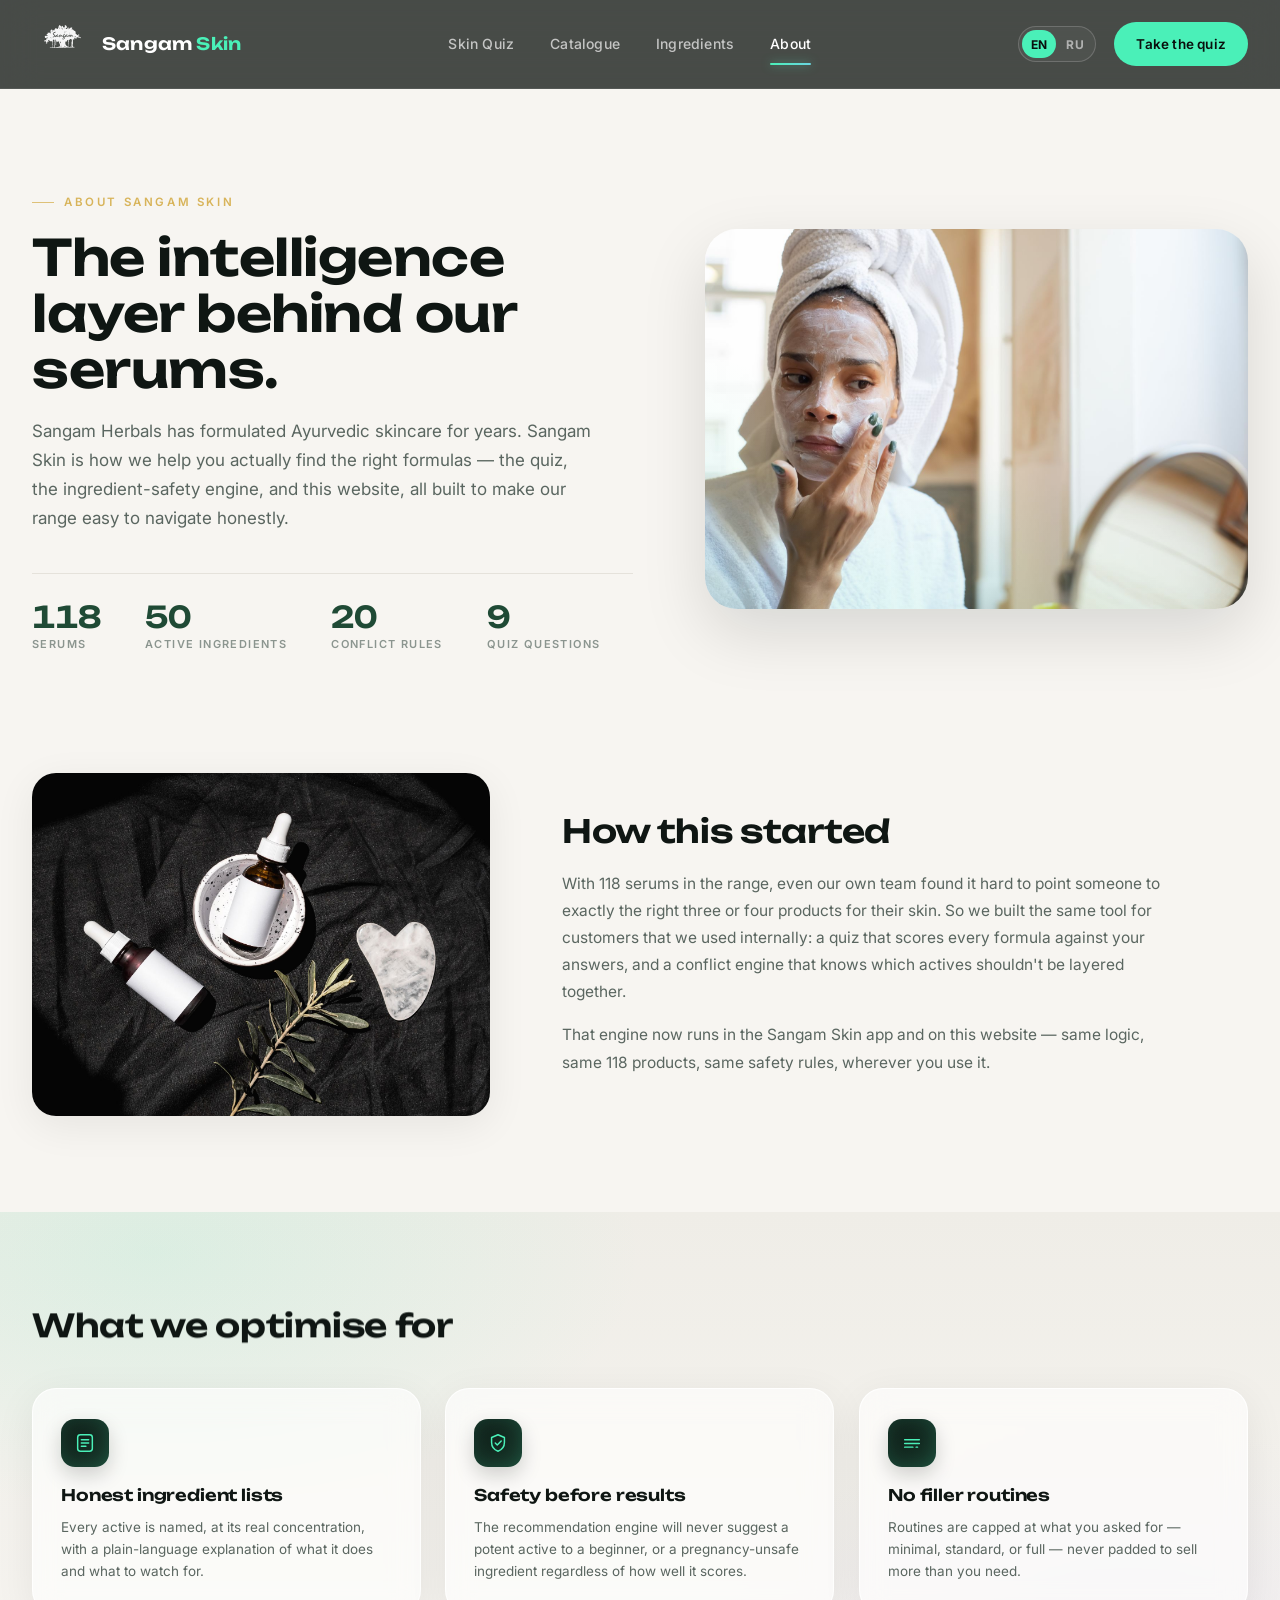
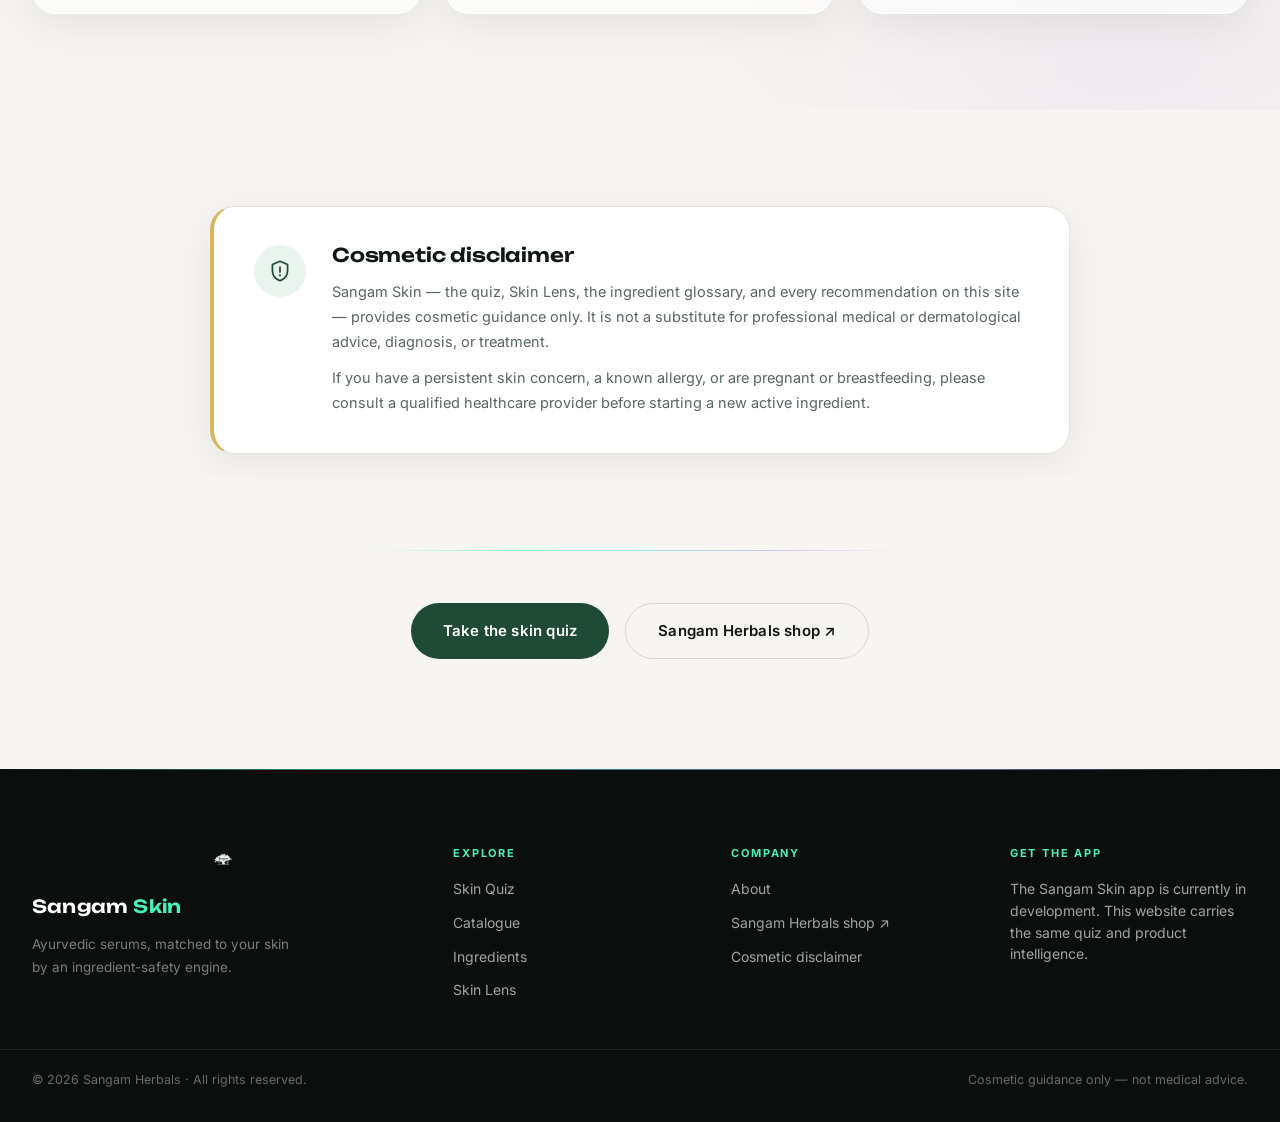
==== commit a484c7fd: "About: serum-focused story image + logo enlarged 30% Swapped the "How this started" image from the m" ====
--- a/about.html
+++ b/about.html
@@ -56,7 +56,7 @@
   <section class="aboutx-story section--light">
     <div class="container aboutx-story__grid">
       <figure class="aboutx-story__media" data-fx="left">
-        <img src="/assets/images/photos/herbs-ayurveda.jpg" loading="lazy" data-i18n-attr="alt:about_img_alt_story" alt="" />
+        <img src="/assets/images/photos/serum-glass.jpg" loading="lazy" data-i18n-attr="alt:about_img_alt_story" alt="" />
       </figure>
       <div class="aboutx-story__copy" data-fx="right" data-fx-delay="100">
         <h2 data-i18n="about_story_title"></h2>
--- a/assets/css/tokens.css
+++ b/assets/css/tokens.css
@@ -376,6 +376,11 @@
 .sangam-fx [data-fx].fx-in {
   opacity: 1;
   transform: none;
+}
+/* clip-path reset ONLY for the clip variant — applying inset(0) to every
+   [data-fx] element clips children that intentionally overhang the box
+   (e.g. the hero's floating glass chips at negative offsets). */
+.sangam-fx [data-fx="clip"].fx-in {
   clip-path: inset(0 0 0 0);
 }
 
--- a/assets/css/site.css
+++ b/assets/css/site.css
@@ -12,7 +12,7 @@
 }
 .header__inner {
   display: flex; align-items: center; justify-content: space-between;
-  height: 76px; gap: 32px;
+  height: 88px; gap: 32px;
 }
 .header__brand {
   display: flex; align-items: center; gap: 12px;
@@ -25,7 +25,7 @@
    only the height and let width scale naturally so it never gets squashed
    into a square. Inverted to read on the dark glass bar. */
 .header__brand img {
-  height: 44px; width: auto;
+  height: 75px; width: auto;
   filter: brightness(0) invert(1);
   opacity: 0.95;
 }
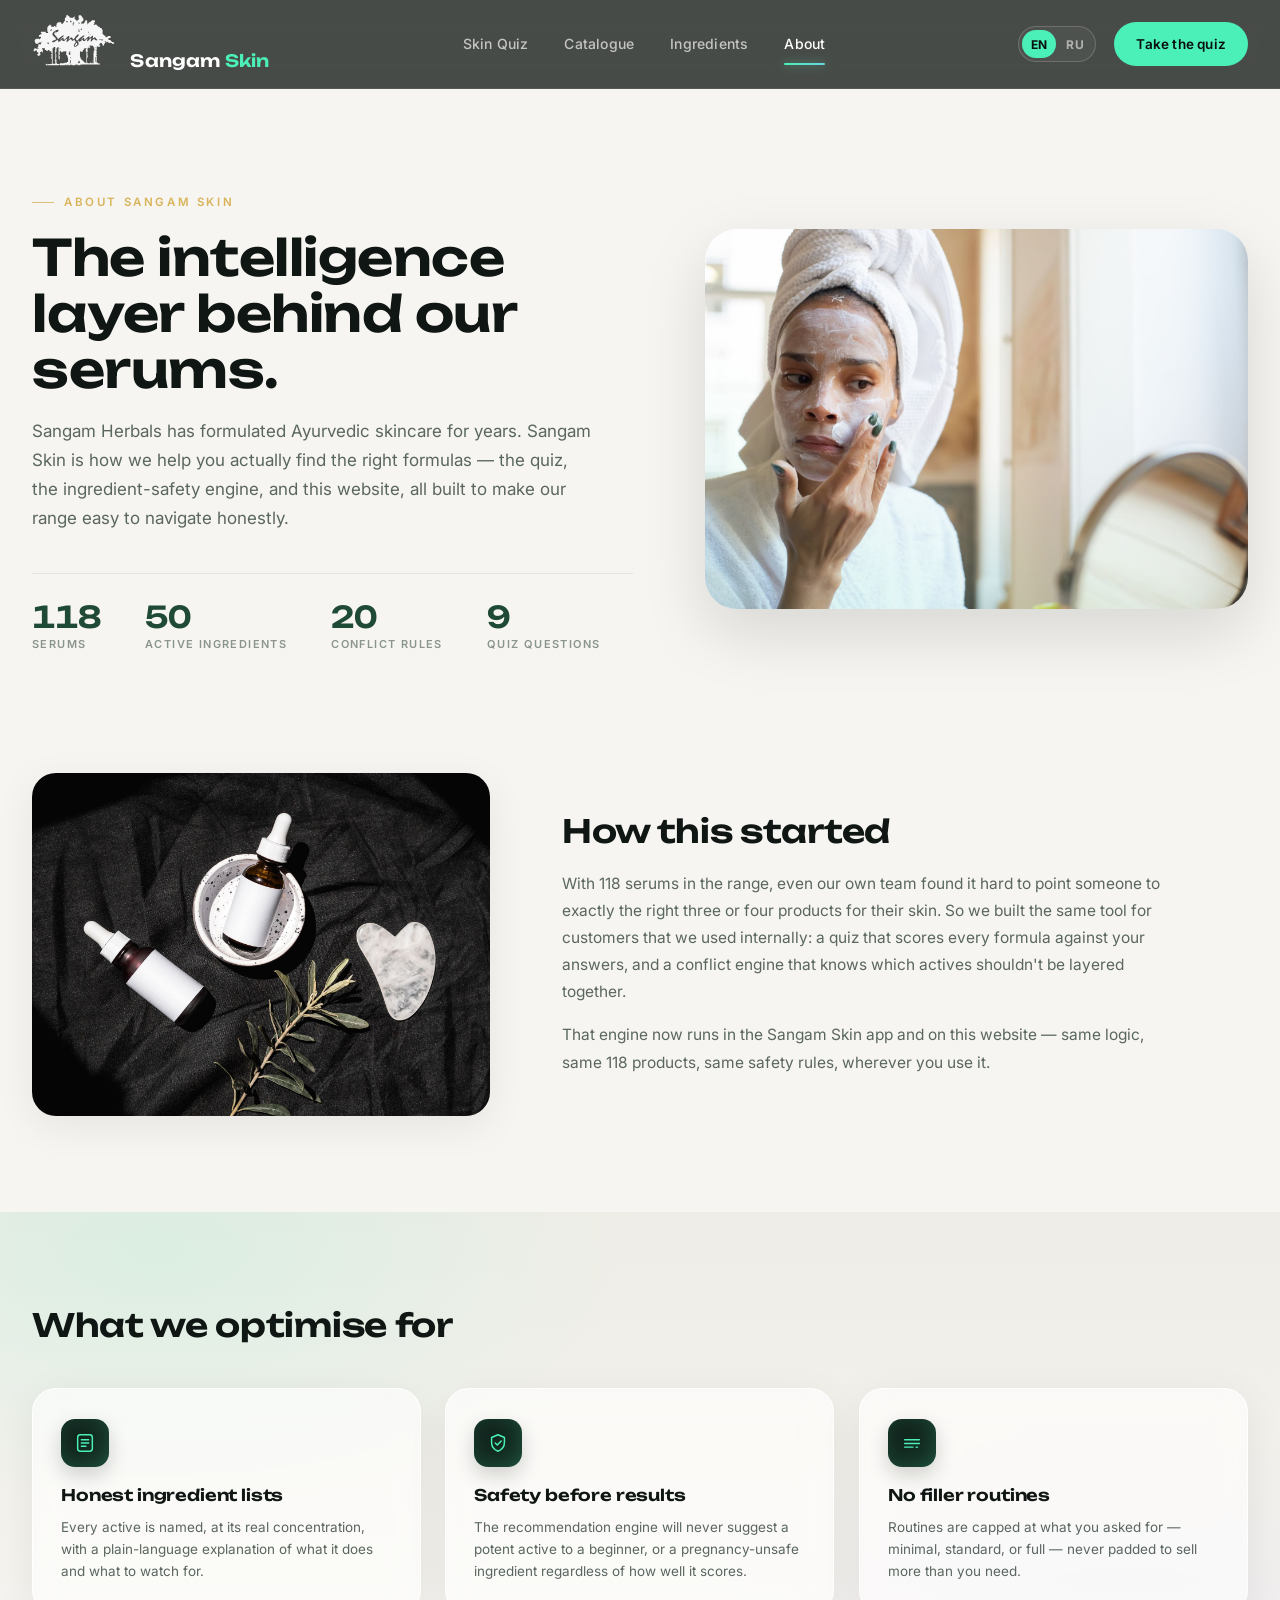
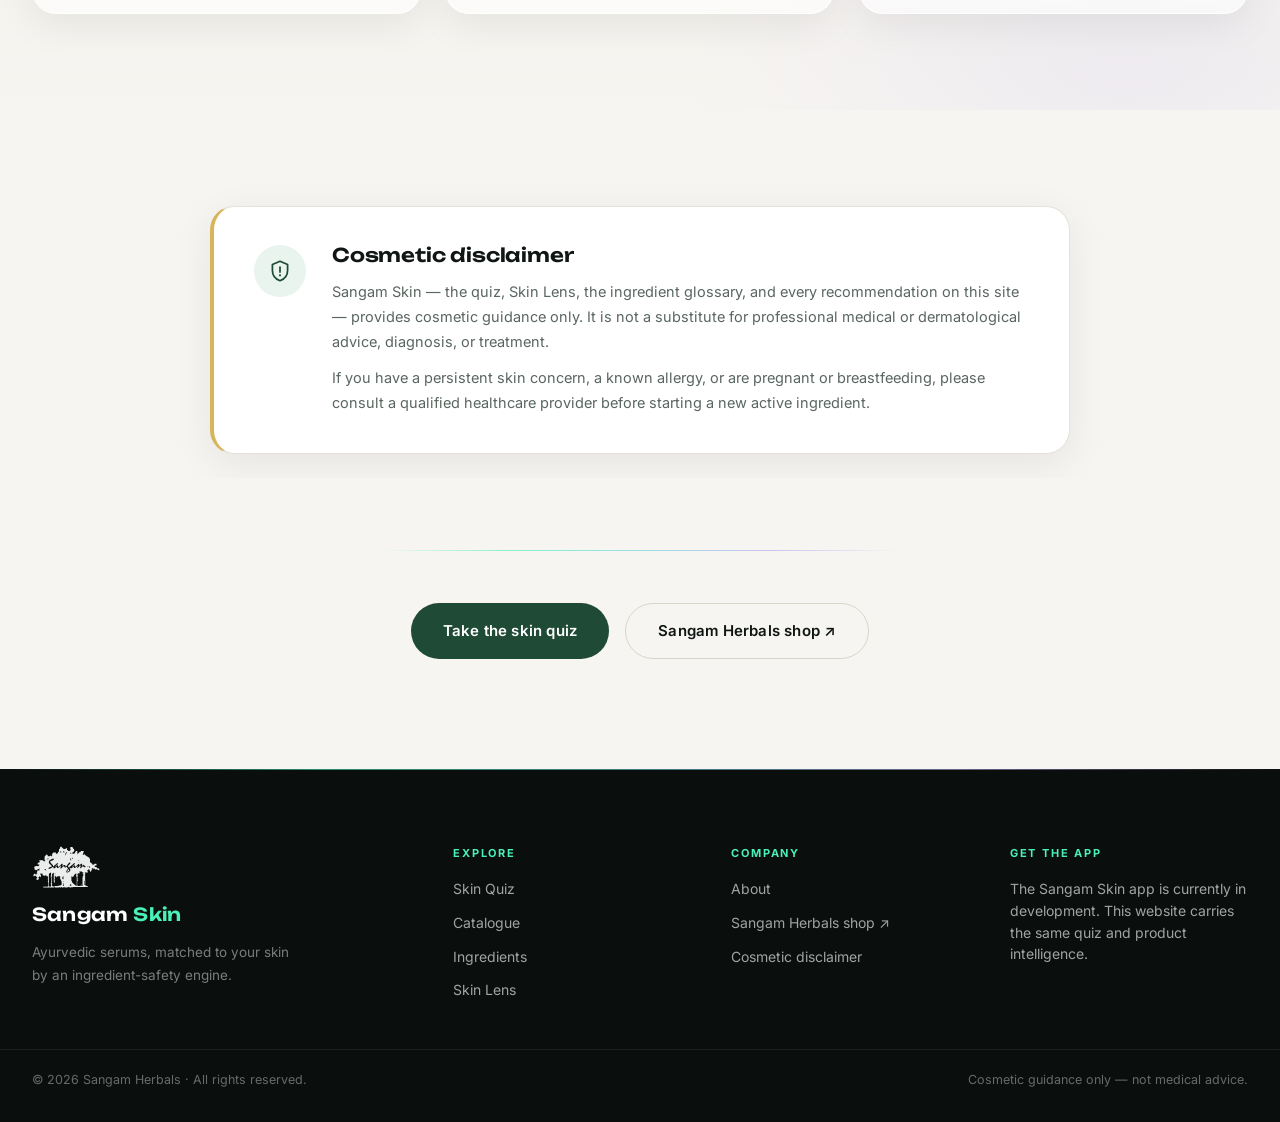
==== commit dabc44c4: "Add content-protection layer: no right-click, text copy, or image drag New protect.js on every page " ====
--- a/about.html
+++ b/about.html
@@ -151,5 +151,6 @@
 <script src="/assets/js/i18n.js"></script>
 <script src="/assets/js/chrome.js"></script>
 <script src="/assets/js/fx.js"></script>
+<script src="/assets/js/protect.js"></script>
 </body>
 </html>
--- a/assets/css/tokens.css
+++ b/assets/css/tokens.css
@@ -543,3 +543,17 @@
 @media (max-width: 860px) {
   .container { padding: 0 20px; }
 }
+
+/* ---- content protection: no text selection / image drag (form fields exempt) ---- */
+body {
+  -webkit-user-select: none;
+  user-select: none;
+}
+input, textarea, select, [contenteditable] {
+  -webkit-user-select: text;
+  user-select: text;
+}
+img {
+  -webkit-user-drag: none;
+  user-drag: none;
+}
--- a/assets/css/site.css
+++ b/assets/css/site.css
@@ -15,17 +15,19 @@
   height: 88px; gap: 32px;
 }
 .header__brand {
-  display: flex; align-items: center; gap: 12px;
+  /* baseline: the tree's base sits on the same line as the wordmark's base */
+  display: flex; align-items: baseline; gap: 14px;
   font-family: var(--font-display); font-weight: 600; font-size: 17px;
   letter-spacing: 0.2px; color: #fff;
   flex-shrink: 0;
 }
 .header__brand em { font-style: normal; color: var(--mint); }
-/* The tree mark's native aspect ratio is ~0.77:1 (taller than wide) — constrain
-   only the height and let width scale naturally so it never gets squashed
-   into a square. Inverted to read on the dark glass bar. */
+/* The SVG's viewBox is cropped tight to the tree artwork (a wide ~1.6:1 mark),
+   so the full height is visible tree — no dead whitespace. Height-only
+   constraint keeps the aspect ratio; baseline flex alignment puts the img's
+   bottom edge on the text baseline. Inverted to read on the dark glass bar. */
 .header__brand img {
-  height: 75px; width: auto;
+  height: 54px; width: auto;
   filter: brightness(0) invert(1);
   opacity: 0.95;
 }
@@ -96,8 +98,11 @@
   display: grid; grid-template-columns: 1.6fr 1fr 1fr 1fr;
   gap: 40px; padding: 76px 32px 48px;
 }
-.footer__brand { display: flex; flex-direction: column; gap: 12px; }
-.footer__brand img { filter: brightness(0) invert(1); opacity: 0.92; height: 36px; width: auto; }
+.footer__brand { display: flex; flex-direction: column; align-items: flex-start; gap: 12px; }
+/* align-self keeps the tree flush with the column's left edge — without it the
+   column's default stretch gives the img a full-width box and the artwork
+   floats centered inside it, visually indented from the wordmark below. */
+.footer__brand img { filter: brightness(0) invert(1); opacity: 0.92; height: 44px; width: auto; align-self: flex-start; }
 .footer__brand span {
   font-family: var(--font-display); font-weight: 600; font-size: 18px;
   letter-spacing: 0.2px; color: #fff;
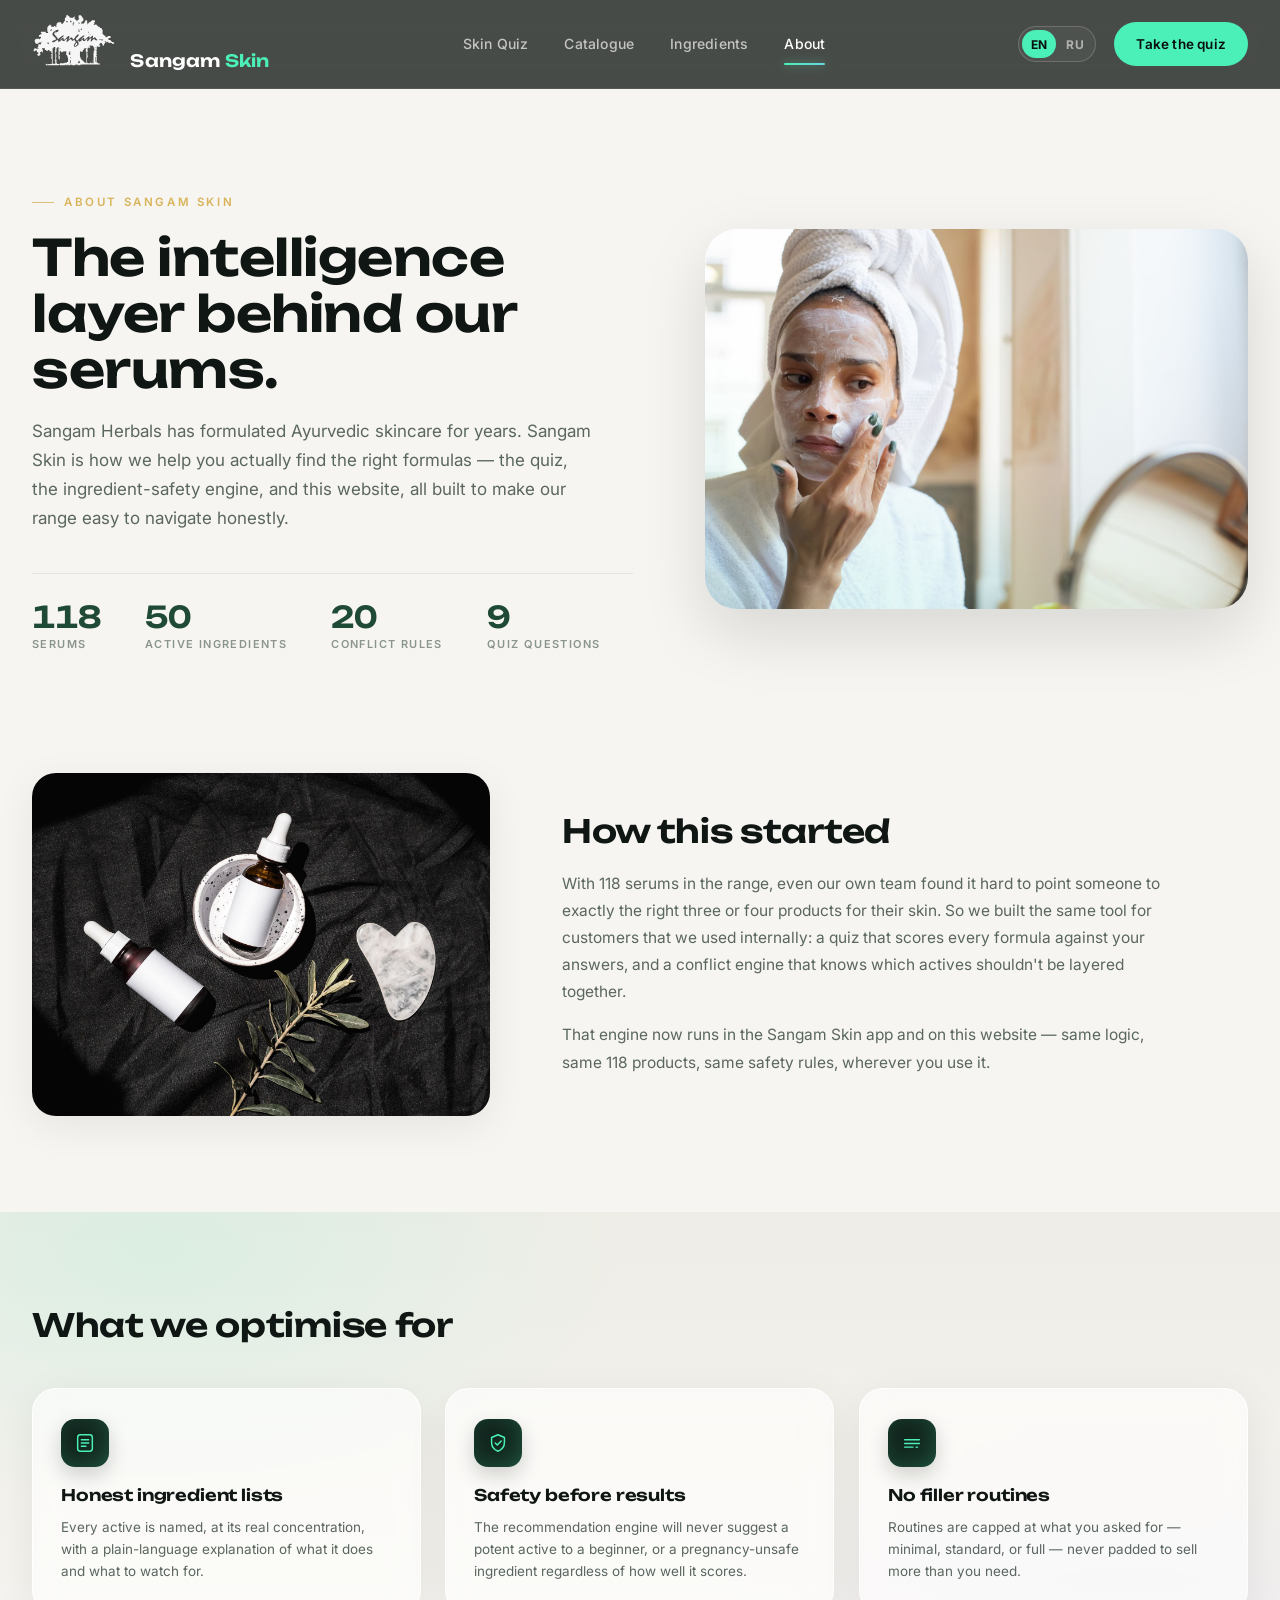
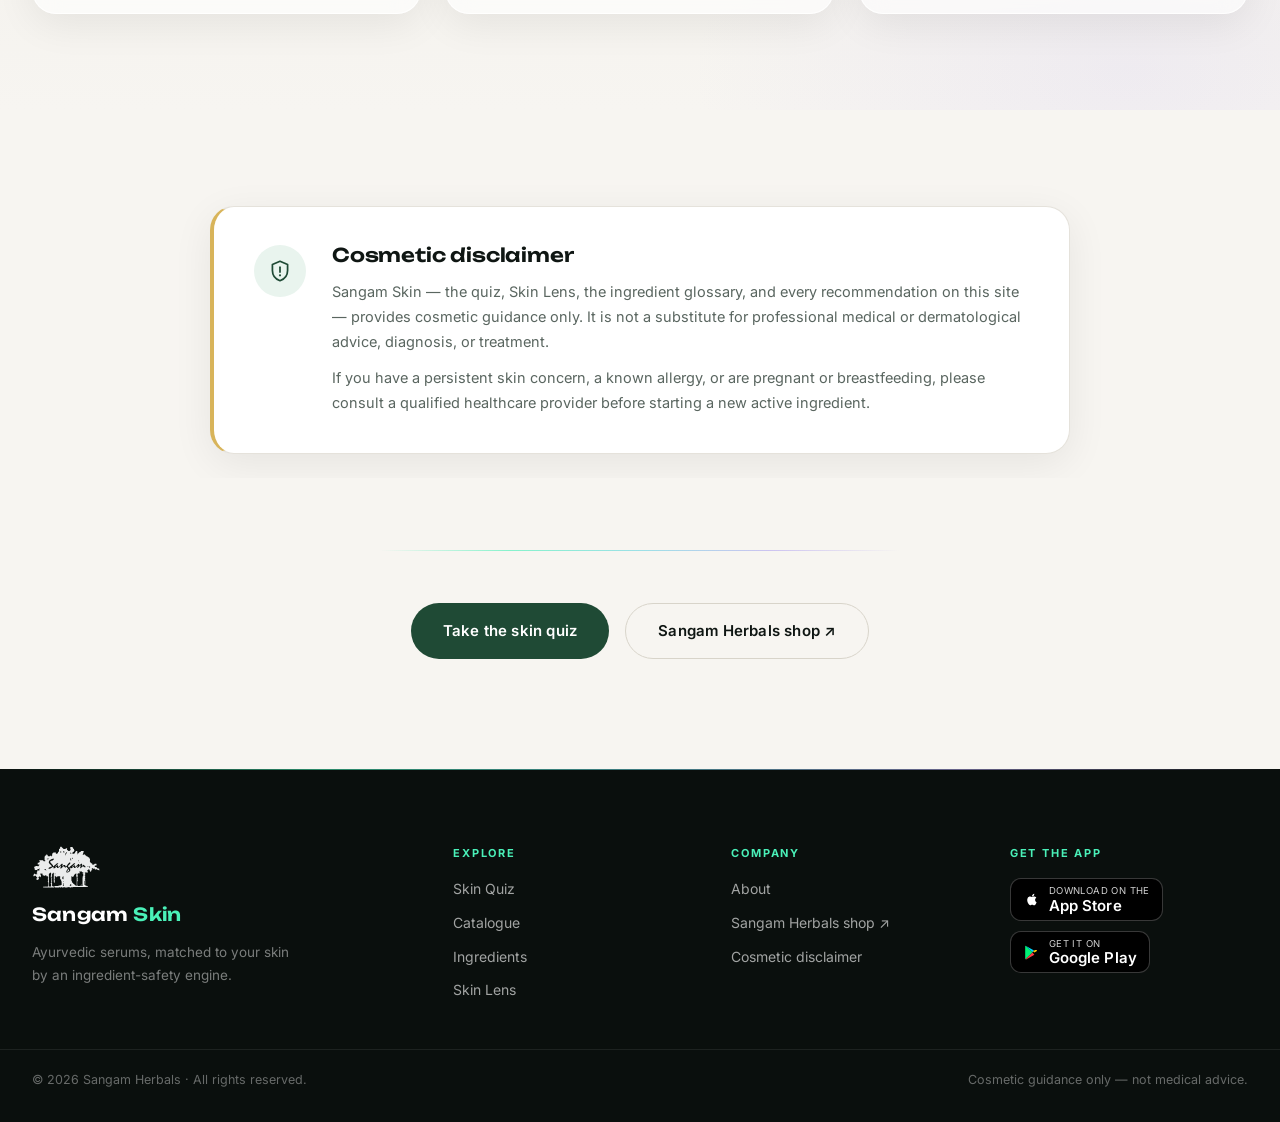
==== commit 395e29a1: "Add SEO + GEO: meta/OG/Twitter, JSON-LD, robots, sitemap, llms.txt SEO: canonical + Open Graph + Twi" ====
--- a/about.html
+++ b/about.html
@@ -5,6 +5,20 @@
 <meta name="viewport" content="width=device-width, initial-scale=1.0" />
 <title>About — Sangam Skin</title>
 <meta name="description" content="About Sangam Skin — the intelligence layer behind Sangam Herbals' 118 Ayurvedic serums." />
+<link rel="canonical" href="https://skin.sangamherbals.com/about.html" />
+<meta name="robots" content="index, follow, max-image-preview:large" />
+<meta property="og:type" content="website" />
+<meta property="og:site_name" content="Sangam Skin" />
+<meta property="og:title" content="About — Sangam Skin" />
+<meta property="og:description" content="About Sangam Skin — the intelligence layer behind Sangam Herbals&#x27; 118 Ayurvedic serums." />
+<meta property="og:url" content="https://skin.sangamherbals.com/about.html" />
+<meta property="og:image" content="https://skin.sangamherbals.com/assets/images/photos/hero-serum.jpg" />
+<meta property="og:locale" content="en" />
+<meta property="og:locale:alternate" content="ru" />
+<meta name="twitter:card" content="summary_large_image" />
+<meta name="twitter:title" content="About — Sangam Skin" />
+<meta name="twitter:description" content="About Sangam Skin — the intelligence layer behind Sangam Herbals&#x27; 118 Ayurvedic serums." />
+<meta name="twitter:image" content="https://skin.sangamherbals.com/assets/images/photos/hero-serum.jpg" />
 <link rel="icon" href="/assets/images/favicon.png" />
 <link rel="preconnect" href="https://fonts.googleapis.com">
 <link rel="preconnect" href="https://fonts.gstatic.com" crossorigin>
--- a/assets/css/site.css
+++ b/assets/css/site.css
@@ -116,6 +116,27 @@
 }
 .footer__col a, .footer__app-note { font-size: 14px; color: rgba(255, 255, 255, 0.62); transition: color 0.2s ease; }
 .footer__col a:hover { color: var(--mint); }
+
+/* ---------- app store badges (footer + homepage CTA; self-contained SVG) ---------- */
+.store-badges { display: flex; flex-wrap: wrap; gap: 10px; }
+.store-badge {
+  display: inline-flex; align-items: center; gap: 9px;
+  padding: 8px 14px; border-radius: 11px;
+  background: #000; color: #fff !important;
+  border: 1px solid rgba(255, 255, 255, 0.22);
+  text-decoration: none; line-height: 1;
+  transition: transform 0.18s ease, box-shadow 0.18s ease, border-color 0.18s ease;
+}
+.store-badge:hover {
+  transform: translateY(-2px); border-color: rgba(255, 255, 255, 0.4);
+  box-shadow: 0 10px 26px rgba(0, 0, 0, 0.34);
+}
+.store-badge__glyph { width: 17px; height: 17px; flex: 0 0 auto; }
+.store-badge__text { display: flex; flex-direction: column; gap: 2px; text-align: left; }
+.store-badge__text small { font-size: 9.5px; letter-spacing: 0.4px; opacity: 0.82; text-transform: uppercase; white-space: nowrap; }
+.store-badge__text strong { font-size: 16px; font-weight: 600; letter-spacing: 0.1px; white-space: nowrap; }
+.store-badges--footer .store-badge { padding: 7px 12px; }
+.store-badges--footer .store-badge__text strong { font-size: 15px; }
 .footer__legal {
   display: flex; justify-content: space-between; flex-wrap: wrap; gap: 8px;
   padding: 20px 32px 32px; border-top: 1px solid rgba(255, 255, 255, 0.08);
